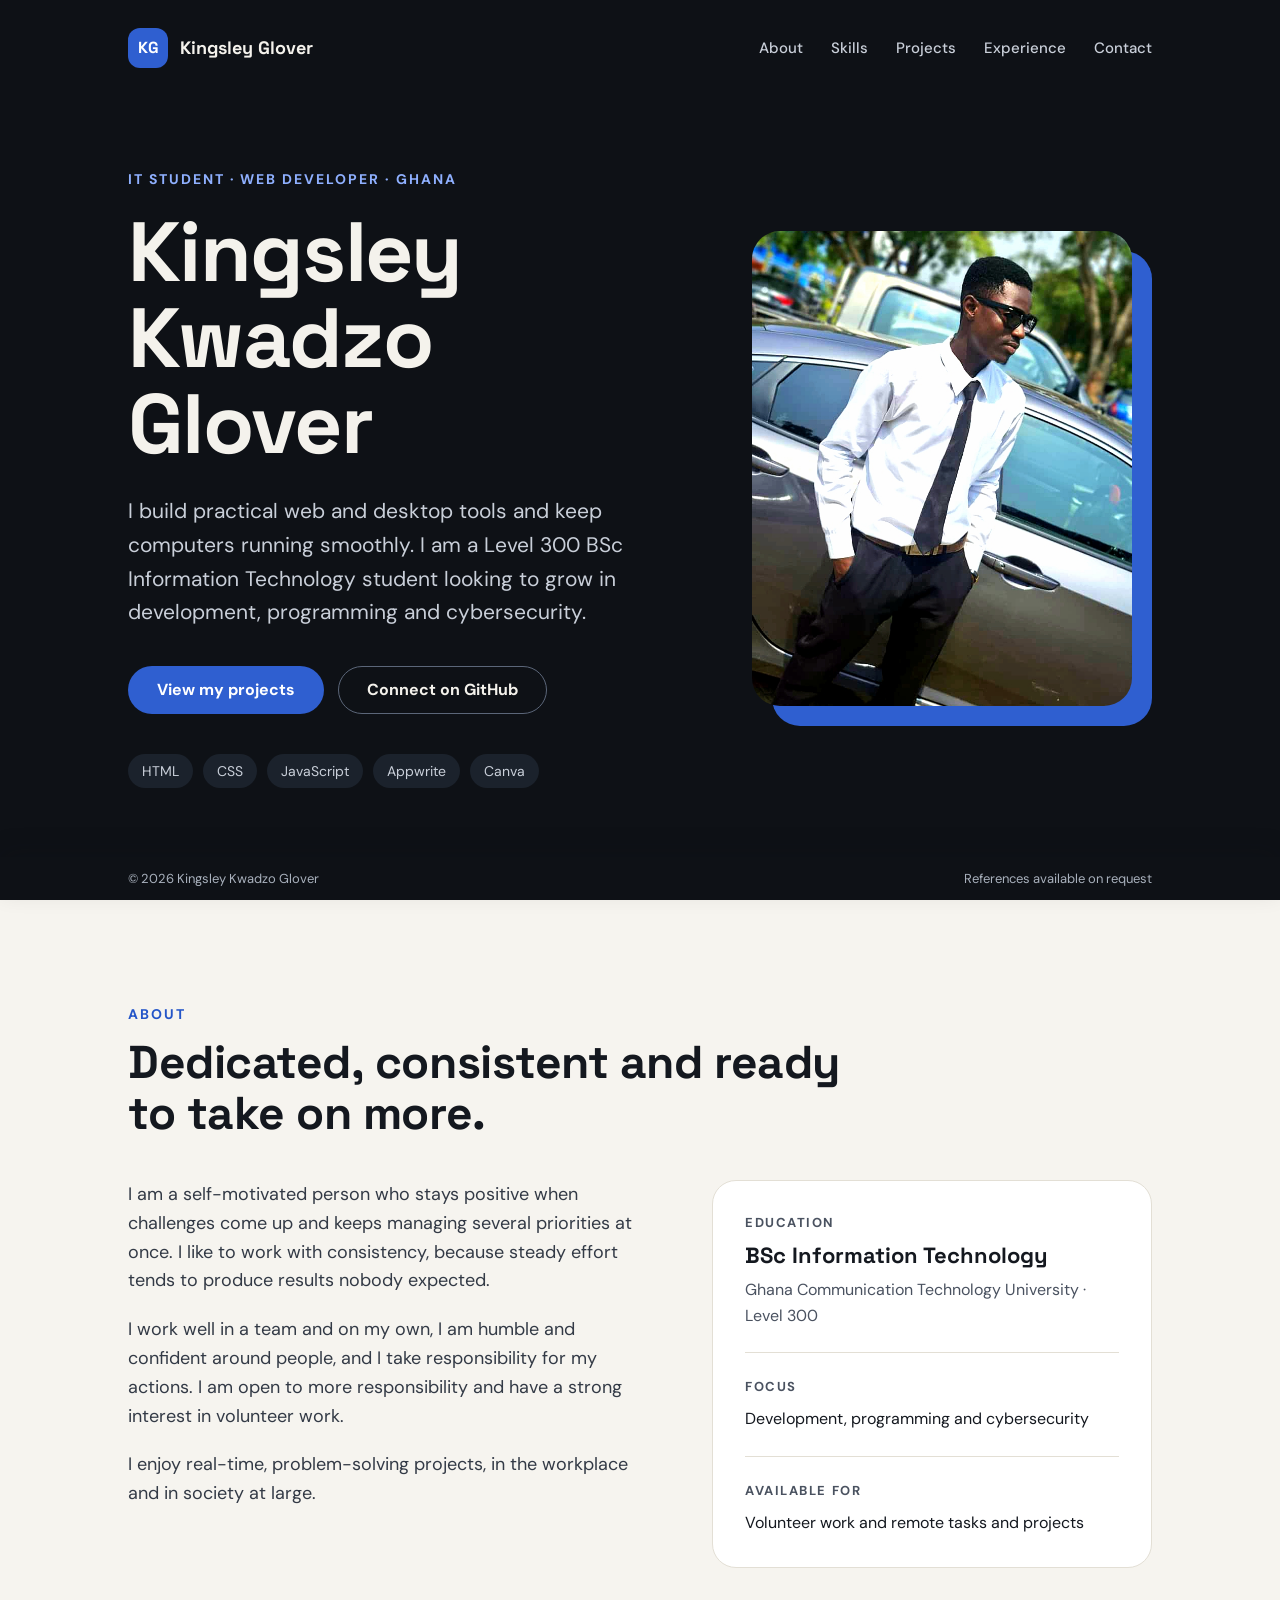
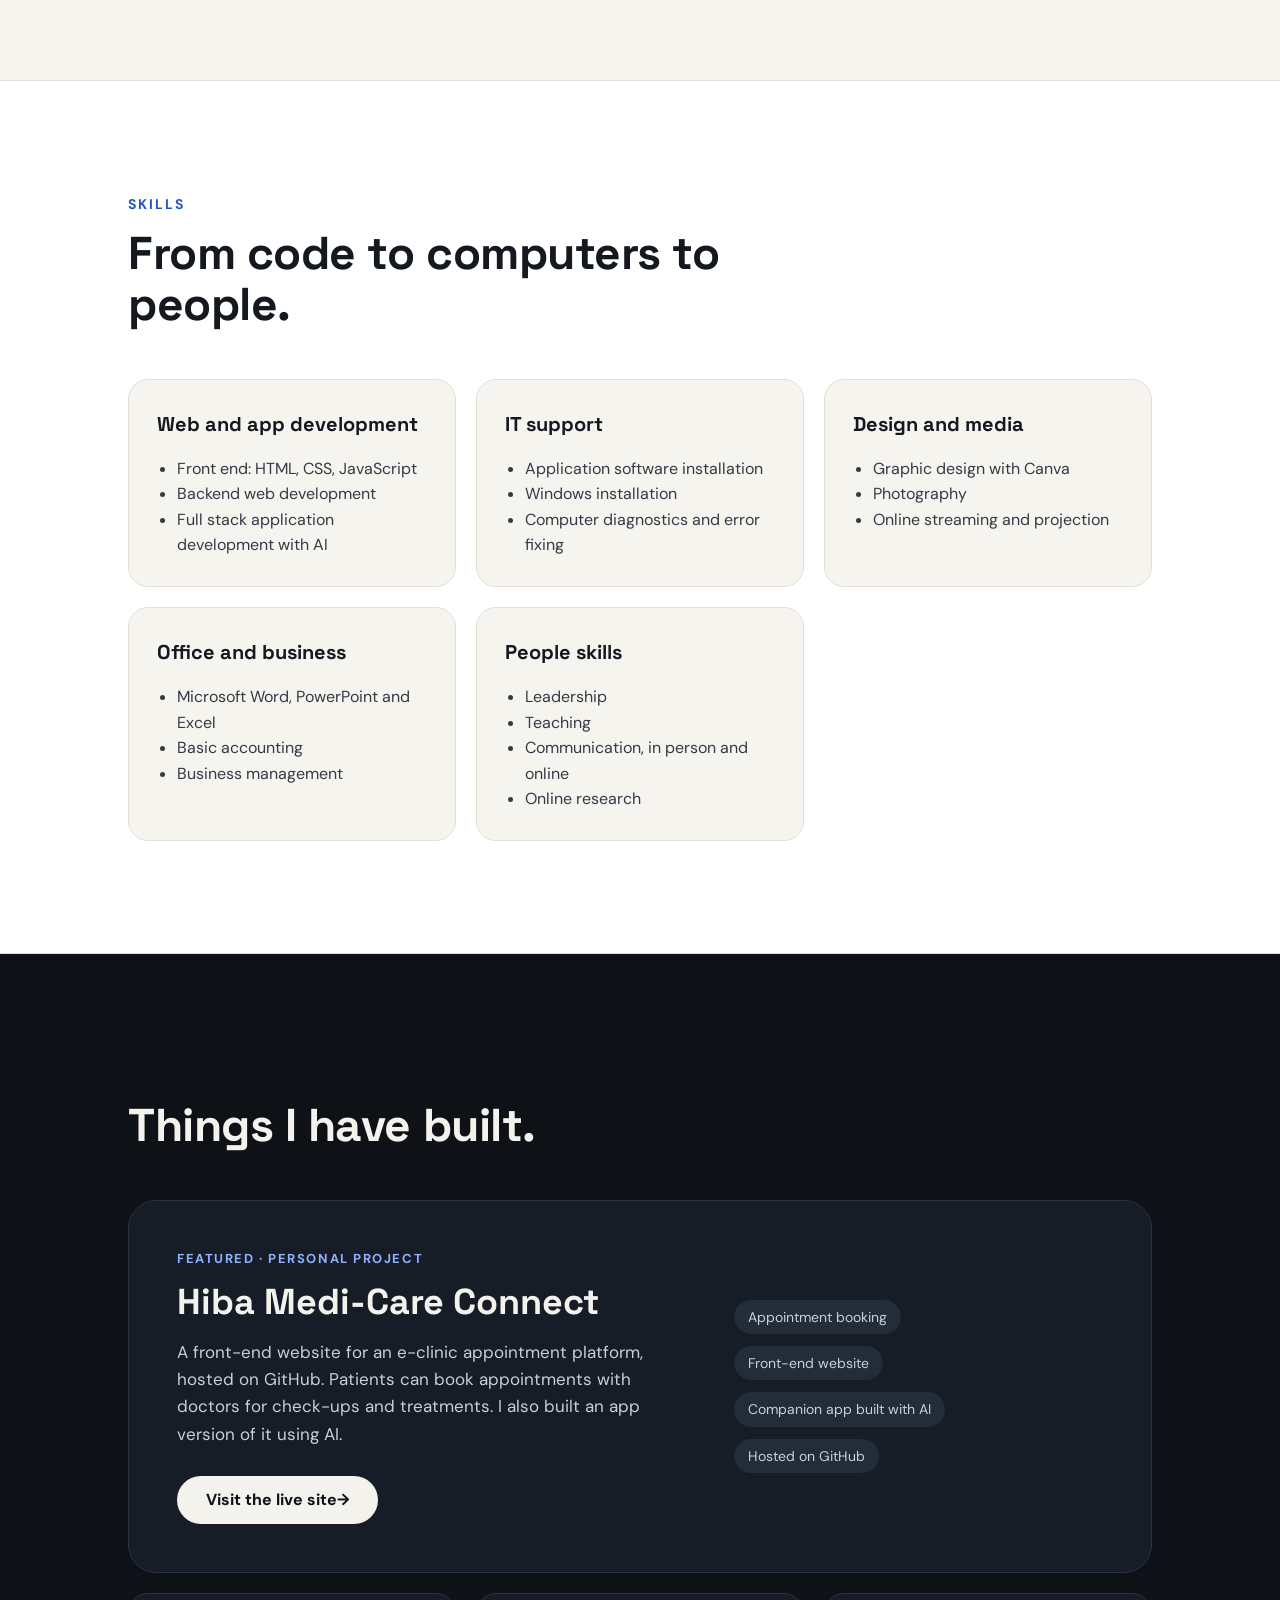
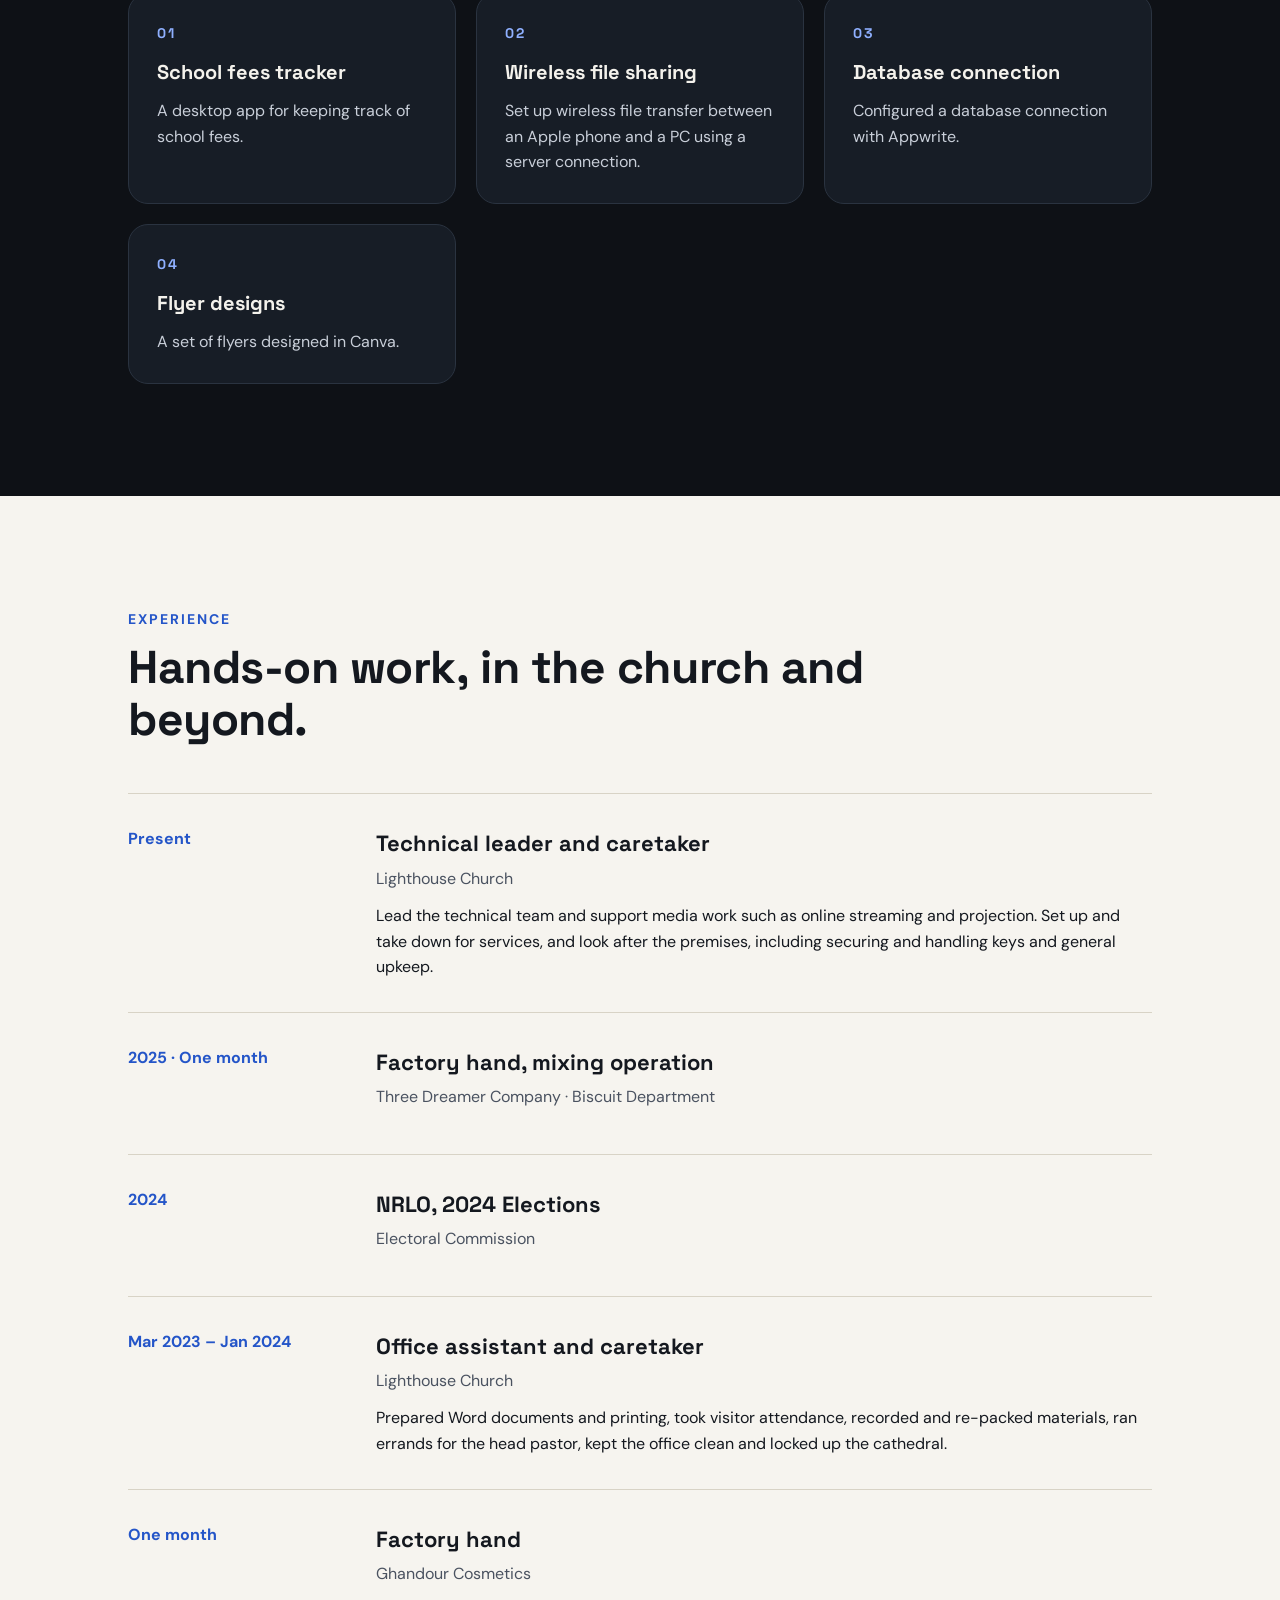
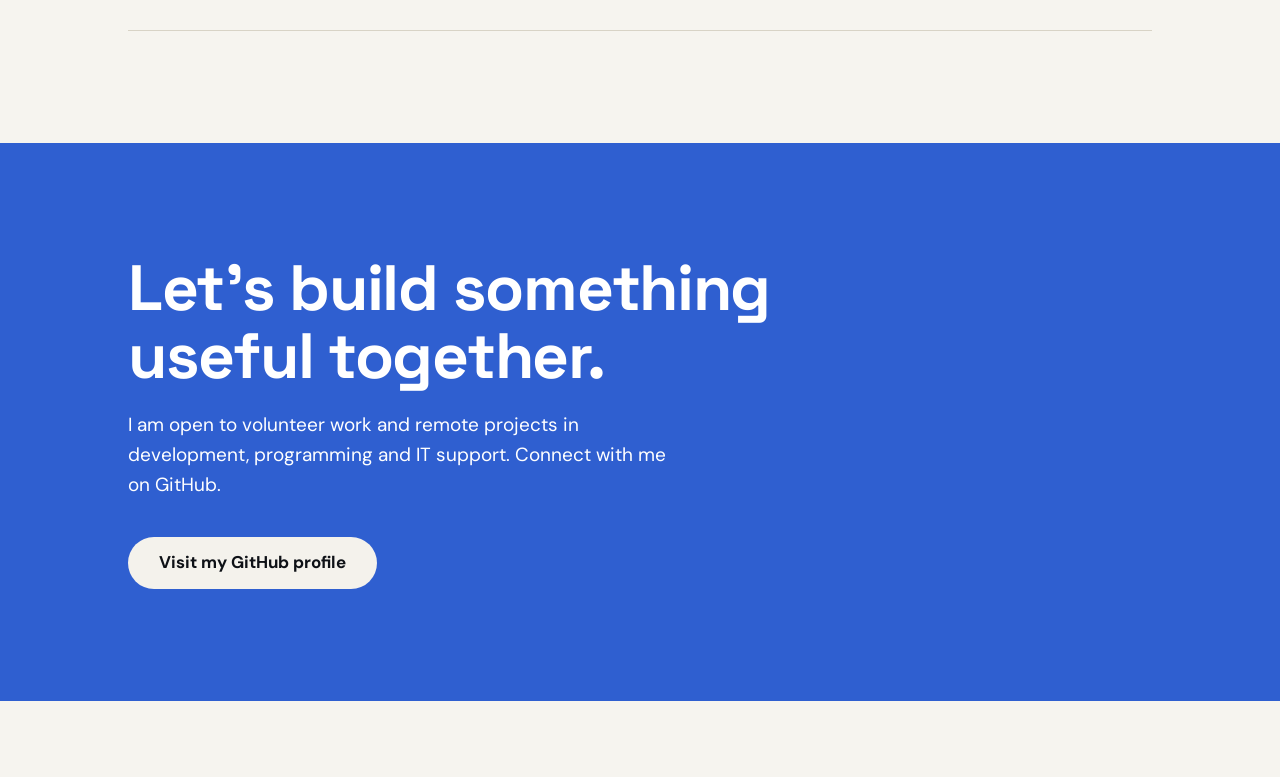
==== index.html @ 62be2df9 "Publish portfolio with GitHub Pages Co-authored-by: Copilot <223556219+Copilot@users.noreply.github." ====
<!DOCTYPE html>
<html lang="en">
<head>
  <meta charset="utf-8">
  <meta name="viewport" content="width=device-width, initial-scale=1">
  <meta name="description" content="Kingsley Kwadzo Glover is an IT student and web developer in Ghana, building practical digital tools and supporting people with technology.">
  <meta name="theme-color" content="#0e1116">
  <title>Kingsley Kwadzo Glover | Portfolio</title>
  <link rel="preconnect" href="https://fonts.googleapis.com">
  <link rel="preconnect" href="https://fonts.gstatic.com" crossorigin>
  <link href="https://fonts.googleapis.com/css2?family=DM+Sans:wght@400;500;700&family=Space+Grotesk:wght@500;700&display=swap" rel="stylesheet">
  <link rel="stylesheet" href="./styles.css">
  <script src="./script.js" defer></script>
</head>
<body>
  <a class="skip-link" href="#main-content">Skip to content</a>

  <header class="hero">
    <div class="container">
      <nav class="site-nav" aria-label="Main navigation">
        <a class="brand" href="#top" aria-label="Kingsley Glover, home">
          <span class="brand-mark" aria-hidden="true">KG</span>
          <span>Kingsley Glover</span>
        </a>
        <div class="nav-links">
          <a href="#about">About</a>
          <a href="#skills">Skills</a>
          <a href="#projects">Projects</a>
          <a href="#experience">Experience</a>
          <a href="#contact">Contact</a>
        </div>
      </nav>

      <div class="hero-content" id="top">
        <div class="hero-copy">
          <p class="eyebrow eyebrow-light">IT student · Web developer · Ghana</p>
          <h1>Kingsley Kwadzo Glover</h1>
          <p class="hero-intro">I build practical web and desktop tools and keep computers running smoothly. I am a Level 300 BSc Information Technology student looking to grow in development, programming and cybersecurity.</p>
          <div class="button-row">
            <a class="button button-primary" href="#projects">View my projects</a>
            <a class="button button-outline-light" href="https://github.com/Menroray" target="_blank" rel="noopener noreferrer">Connect on GitHub</a>
          </div>
          <ul class="tag-list" aria-label="Tools and technologies">
            <li class="tag tag-dark">HTML</li>
            <li class="tag tag-dark">CSS</li>
            <li class="tag tag-dark">JavaScript</li>
            <li class="tag tag-dark">Appwrite</li>
            <li class="tag tag-dark">Canva</li>
          </ul>
        </div>

        <div class="portrait-frame">
          <div class="portrait-accent" aria-hidden="true"></div>
          <img
            class="portrait"
            src="./assets/1ff0f61c1f712adf12d83a8dd38f7d8a.jpg"
            alt="Kingsley Kwadzo Glover in a white shirt and dark tie, wearing sunglasses and leaning against a car"
            fetchpriority="high">
        </div>
      </div>
    </div>
  </header>

  <main id="main-content">
    <section class="section" id="about" aria-labelledby="about-title">
      <div class="container">
        <p class="eyebrow">About</p>
        <h2 class="section-title" id="about-title">Dedicated, consistent and ready to take on more.</h2>
        <div class="about-grid">
          <div class="about-copy">
            <p>I am a self-motivated person who stays positive when challenges come up and keeps managing several priorities at once. I like to work with consistency, because steady effort tends to produce results nobody expected.</p>
            <p>I work well in a team and on my own, I am humble and confident around people, and I take responsibility for my actions. I am open to more responsibility and have a strong interest in volunteer work.</p>
            <p>I enjoy real-time, problem-solving projects, in the workplace and in society at large.</p>
          </div>
          <aside class="education-card" aria-label="Education and availability">
            <p class="detail-label">Education</p>
            <h3 class="education-title">BSc Information Technology</h3>
            <p class="muted">Ghana Communication Technology University · Level 300</p>
            <hr>
            <p class="detail-label">Focus</p>
            <p>Development, programming and cybersecurity</p>
            <hr>
            <p class="detail-label">Available for</p>
            <p>Volunteer work and remote tasks and projects</p>
          </aside>
        </div>
      </div>
    </section>

    <section class="section section-paper" id="skills" aria-labelledby="skills-title">
      <div class="container">
        <p class="eyebrow">Skills</p>
        <h2 class="section-title" id="skills-title">From code to computers to people.</h2>
        <div class="skills-grid">
          <article class="skill-card">
            <h3>Web and app development</h3>
            <ul>
              <li>Front end: HTML, CSS, JavaScript</li>
              <li>Backend web development</li>
              <li>Full stack application development with AI</li>
            </ul>
          </article>
          <article class="skill-card">
            <h3>IT support</h3>
            <ul>
              <li>Application software installation</li>
              <li>Windows installation</li>
              <li>Computer diagnostics and error fixing</li>
            </ul>
          </article>
          <article class="skill-card">
            <h3>Design and media</h3>
            <ul>
              <li>Graphic design with Canva</li>
              <li>Photography</li>
              <li>Online streaming and projection</li>
            </ul>
          </article>
          <article class="skill-card">
            <h3>Office and business</h3>
            <ul>
              <li>Microsoft Word, PowerPoint and Excel</li>
              <li>Basic accounting</li>
              <li>Business management</li>
            </ul>
          </article>
          <article class="skill-card">
            <h3>People skills</h3>
            <ul>
              <li>Leadership</li>
              <li>Teaching</li>
              <li>Communication, in person and online</li>
              <li>Online research</li>
            </ul>
          </article>
        </div>
      </div>
    </section>

    <section class="section section-dark" id="projects" aria-labelledby="projects-title">
      <div class="container">
        <p class="eyebrow eyebrow-light">Projects</p>
        <h2 class="section-title" id="projects-title">Things I have built.</h2>

        <article class="featured-project">
          <div class="featured-copy">
            <p class="project-label">Featured · Personal project</p>
            <h3>Hiba Medi-Care Connect</h3>
            <p class="project-description">A front-end website for an e-clinic appointment platform, hosted on GitHub. Patients can book appointments with doctors for check-ups and treatments. I also built an app version of it using AI.</p>
            <a class="button button-light" href="https://hibatullahabubakarikayelli.github.io/Web-Projects/" target="_blank" rel="noopener noreferrer">Visit the live site <span aria-hidden="true">→</span></a>
          </div>
          <ul class="project-tags" aria-label="Project features">
            <li class="tag tag-project">Appointment booking</li>
            <li class="tag tag-project">Front-end website</li>
            <li class="tag tag-project">Companion app built with AI</li>
            <li class="tag tag-project">Hosted on GitHub</li>
          </ul>
        </article>

        <div class="project-grid">
          <article class="project-card">
            <p class="project-number">01</p>
            <h3>School fees tracker</h3>
            <p>A desktop app for keeping track of school fees.</p>
          </article>
          <article class="project-card">
            <p class="project-number">02</p>
            <h3>Wireless file sharing</h3>
            <p>Set up wireless file transfer between an Apple phone and a PC using a server connection.</p>
          </article>
          <article class="project-card">
            <p class="project-number">03</p>
            <h3>Database connection</h3>
            <p>Configured a database connection with Appwrite.</p>
          </article>
          <article class="project-card">
            <p class="project-number">04</p>
            <h3>Flyer designs</h3>
            <p>A set of flyers designed in Canva.</p>
          </article>
        </div>
      </div>
    </section>

    <section class="section" id="experience" aria-labelledby="experience-title">
      <div class="container">
        <p class="eyebrow">Experience</p>
        <h2 class="section-title experience-heading" id="experience-title">Hands-on work, in the church and beyond.</h2>
        <div class="experience-list">
          <article class="experience-item">
            <p class="experience-date">Present</p>
            <div>
              <h3>Technical leader and caretaker</h3>
              <p class="muted">Lighthouse Church</p>
              <p>Lead the technical team and support media work such as online streaming and projection. Set up and take down for services, and look after the premises, including securing and handling keys and general upkeep.</p>
            </div>
          </article>
          <article class="experience-item">
            <p class="experience-date">2025 · One month</p>
            <div>
              <h3>Factory hand, mixing operation</h3>
              <p class="muted">Three Dreamer Company · Biscuit Department</p>
            </div>
          </article>
          <article class="experience-item">
            <p class="experience-date">2024</p>
            <div>
              <h3>NRLO, 2024 Elections</h3>
              <p class="muted">Electoral Commission</p>
            </div>
          </article>
          <article class="experience-item">
            <p class="experience-date">Mar 2023 – Jan 2024</p>
            <div>
              <h3>Office assistant and caretaker</h3>
              <p class="muted">Lighthouse Church</p>
              <p>Prepared Word documents and printing, took visitor attendance, recorded and re-packed materials, ran errands for the head pastor, kept the office clean and locked up the cathedral.</p>
            </div>
          </article>
          <article class="experience-item">
            <p class="experience-date">One month</p>
            <div>
              <h3>Factory hand</h3>
              <p class="muted">Ghandour Cosmetics</p>
            </div>
          </article>
        </div>
      </div>
    </section>

    <section class="contact-section" id="contact" aria-labelledby="contact-title">
      <div class="container">
        <h2 id="contact-title">Let's build something useful together.</h2>
        <p>I am open to volunteer work and remote projects in development, programming and IT support. Connect with me on GitHub.</p>
        <div class="button-row">
          <a class="button button-light" href="https://github.com/Menroray" target="_blank" rel="noopener noreferrer">Visit my GitHub profile</a>
        </div>
      </div>
    </section>
  </main>

  <footer class="site-footer">
    <div class="container footer-content">
      <span>© <time data-current-year>2026</time> Kingsley Kwadzo Glover</span>
      <span>References available on request</span>
    </div>
  </footer>
</body>
</html>
---- styles.css ----
:root {
  color-scheme: light;
  --color-ink: #14181f;
  --color-body: #333a46;
  --color-muted: #4a5260;
  --color-paper: #f6f4ef;
  --color-white: #fff;
  --color-night: #0e1116;
  --color-blue: #2f5fd0;
  --color-blue-dark: #2455c8;
  --color-blue-light: #8fb0ff;
  --color-border: #e3dfd5;
  --color-border-dark: #2a3340;
  --font-body: "DM Sans", system-ui, sans-serif;
  --font-display: "Space Grotesk", system-ui, sans-serif;
  --content-width: 1120px;
  --page-gutter: clamp(20px, 5vw, 48px);
  --section-space: clamp(64px, 9vw, 112px);
  --motion-fast: 180ms;
  --motion-base: 280ms;
  --motion-slow: 650ms;
  --ease-out: cubic-bezier(0.2, 0.7, 0.2, 1);
}

* {
  box-sizing: border-box;
}

html {
  scroll-behavior: smooth;
  scroll-padding-top: 24px;
}

body {
  margin: 0;
  padding-bottom: calc(76px + env(safe-area-inset-bottom, 0px));
  background: var(--color-paper);
  color: var(--color-ink);
  font-family: var(--font-body);
  line-height: 1.6;
}

a {
  color: var(--color-blue-dark);
  text-decoration: none;
  transition: color var(--motion-fast) ease;
}

a:hover {
  text-decoration: underline;
  text-underline-offset: 0.2em;
}

a:focus-visible {
  outline: 3px solid currentColor;
  outline-offset: 4px;
}

img {
  max-width: 100%;
}

.container {
  width: min(100%, var(--content-width));
  margin-inline: auto;
  padding-inline: var(--page-gutter);
}

.skip-link {
  position: absolute;
  z-index: 1;
  top: 12px;
  left: 12px;
  padding: 10px 14px;
  transform: translateY(-160%);
  border-radius: 6px;
  background: var(--color-white);
  color: var(--color-ink);
  transition: transform var(--motion-fast) ease;
}

.skip-link:focus {
  transform: translateY(0);
}

.hero {
  padding-bottom: clamp(56px, 8vw, 104px);
  background: var(--color-night);
  color: #f4f2ec;
}

.site-nav {
  display: flex;
  flex-wrap: wrap;
  align-items: center;
  justify-content: space-between;
  gap: 16px 32px;
  padding-block: 28px;
}

.brand {
  display: inline-flex;
  align-items: center;
  gap: 12px;
  color: #f4f2ec;
  font-family: var(--font-display);
  font-size: 18px;
  font-weight: 700;
}

.brand:hover {
  text-decoration: none;
}

.brand-mark {
  display: inline-flex;
  width: 40px;
  height: 40px;
  align-items: center;
  justify-content: center;
  border-radius: 12px;
  background: var(--color-blue);
  color: var(--color-white);
  font-size: 16px;
  transition: border-radius var(--motion-base) var(--ease-out),
    transform var(--motion-base) var(--ease-out),
    background-color var(--motion-base) ease;
}

.nav-links {
  display: flex;
  flex-wrap: wrap;
  gap: 8px 28px;
  font-size: 15px;
  font-weight: 500;
}

.nav-links a {
  position: relative;
  color: #c9cfd9;
}

.nav-links a::after {
  position: absolute;
  right: 0;
  bottom: -5px;
  left: 0;
  height: 2px;
  transform: scaleX(0);
  transform-origin: left;
  background: var(--color-blue-light);
  content: "";
  transition: transform var(--motion-base) var(--ease-out);
}

.hero-content {
  display: flex;
  flex-wrap: wrap;
  align-items: center;
  gap: 56px 64px;
  padding-top: clamp(32px, 6vw, 72px);
}

.hero-copy {
  flex: 1 1 440px;
  min-width: 0;
}

.eyebrow {
  margin: 0 0 12px;
  color: var(--color-blue-dark);
  font-size: 14px;
  font-weight: 700;
  letter-spacing: 0.14em;
  text-transform: uppercase;
}

.eyebrow-light {
  color: var(--color-blue-light);
}

.hero-copy .eyebrow {
  margin-bottom: 20px;
}

h1,
h2,
h3,
p {
  overflow-wrap: anywhere;
}

h1,
h2,
h3 {
  font-family: var(--font-display);
}

.hero h1 {
  margin: 0;
  font-size: clamp(44px, 7vw, 84px);
  font-weight: 700;
  letter-spacing: -0.02em;
  line-height: 1.02;
}

.hero-intro {
  max-width: 560px;
  margin: 28px 0 0;
  color: #c9cfd9;
  font-size: clamp(18px, 2vw, 21px);
}

.button-row {
  display: flex;
  flex-wrap: wrap;
  gap: 14px;
  margin-top: 36px;
}

.button {
  display: inline-flex;
  min-height: 48px;
  align-items: center;
  justify-content: center;
  padding: 0 28px;
  border: 1.5px solid transparent;
  border-radius: 999px;
  font-size: 16px;
  font-weight: 700;
  text-align: center;
  transition: background-color var(--motion-base) ease,
    color var(--motion-base) ease,
    border-color var(--motion-base) ease,
    box-shadow var(--motion-base) ease,
    transform var(--motion-base) var(--ease-out);
}

.button:hover {
  text-decoration: none;
}

.button-primary {
  background: var(--color-blue);
  color: var(--color-white);
}

.button-primary:hover {
  background: #244eb0;
}

.button-outline-light {
  border-color: #5b6679;
  color: #f4f2ec;
}

.button-outline-light:hover {
  border-color: #f4f2ec;
}

.button-light {
  background: #f4f2ec;
  color: var(--color-night);
}

.button-light:hover {
  background: var(--color-white);
}

.tag-list,
.project-tags {
  display: flex;
  flex-wrap: wrap;
  gap: 10px;
  margin: 40px 0 0;
  padding: 0;
  list-style: none;
}

.tag {
  display: inline-block;
  padding: 6px 14px;
  border-radius: 999px;
  font-size: 14px;
  transition: background-color var(--motion-base) ease,
    color var(--motion-base) ease,
    transform var(--motion-base) var(--ease-out);
}

.tag-dark {
  background: #1b222c;
  color: #c9cfd9;
}

.portrait-frame {
  position: relative;
  flex: 0 1 400px;
  min-width: min(260px, 100%);
  padding-bottom: 20px;
}

.portrait-accent {
  position: absolute;
  inset: 20px 0 0 20px;
  border-radius: 28px;
  background: var(--color-blue);
  transition: transform 450ms var(--ease-out);
}

.portrait {
  position: relative;
  display: block;
  width: calc(100% - 20px);
  aspect-ratio: 4 / 5;
  border-radius: 28px;
  object-fit: cover;
  object-position: 50% 15%;
  transition: filter 450ms ease, transform 450ms var(--ease-out);
}

.section {
  padding-block: var(--section-space);
}

.section-title {
  max-width: 760px;
  margin: 0 0 48px;
  font-size: clamp(30px, 4.4vw, 46px);
  font-weight: 700;
  letter-spacing: -0.01em;
  line-height: 1.12;
}

#about .section-title {
  margin-bottom: 40px;
}

.about-grid {
  display: flex;
  flex-wrap: wrap;
  gap: 40px 64px;
}

.about-copy {
  flex: 1 1 420px;
  min-width: 0;
  color: var(--color-body);
  font-size: 18px;
}

.about-copy p {
  margin: 0 0 20px;
}

.about-copy p:last-child {
  margin-bottom: 0;
}

.education-card {
  flex: 1 1 340px;
  min-width: 0;
  padding: 32px;
  border: 1px solid var(--color-border);
  border-radius: 24px;
  background: var(--color-white);
  transition: border-color var(--motion-base) ease,
    box-shadow var(--motion-base) ease,
    transform var(--motion-base) var(--ease-out);
}

.education-card p {
  margin: 8px 0 0;
}

.education-card .detail-label {
  margin: 0;
  color: var(--color-muted);
  font-size: 13px;
  font-weight: 700;
  letter-spacing: 0.12em;
  text-transform: uppercase;
}

.education-title {
  margin: 8px 0 0;
  font-size: 22px;
  line-height: 1.25;
}

.muted {
  color: var(--color-muted);
}

.education-card hr {
  height: 1px;
  margin: 24px 0;
  border: 0;
  background: var(--color-border);
}

.section-paper {
  border-block: 1px solid var(--color-border);
  background: var(--color-white);
}

.skills-grid,
.project-grid {
  display: grid;
  grid-template-columns: repeat(auto-fit, minmax(min(100%, 320px), 1fr));
  gap: 20px;
}

.skill-card {
  padding: 28px;
  border: 1px solid var(--color-border);
  border-radius: 20px;
  background: var(--color-paper);
  transition: border-color var(--motion-base) ease,
    box-shadow var(--motion-base) ease,
    transform var(--motion-base) var(--ease-out);
}

.skill-card h3,
.project-card h3 {
  margin: 0 0 16px;
  font-size: 20px;
  font-weight: 700;
}

.skill-card ul {
  margin: 0;
  padding-left: 20px;
  color: var(--color-body);
}

.section-dark {
  background: var(--color-night);
  color: #f4f2ec;
}

.featured-project {
  display: flex;
  flex-wrap: wrap;
  gap: 32px 48px;
  padding: clamp(24px, 4vw, 48px);
  border: 1px solid var(--color-border-dark);
  border-radius: 28px;
  background: #171d26;
  transition: border-color var(--motion-base) ease,
    box-shadow var(--motion-base) ease,
    transform var(--motion-base) var(--ease-out);
}

.featured-copy {
  flex: 1 1 420px;
  min-width: 0;
}

.project-label,
.project-number {
  margin: 0 0 12px;
  color: var(--color-blue-light);
  font-size: 13px;
  font-weight: 700;
  letter-spacing: 0.12em;
  text-transform: uppercase;
}

.featured-project h3 {
  margin: 0 0 16px;
  font-size: clamp(26px, 3.4vw, 36px);
  line-height: 1.15;
}

.project-description {
  margin: 0 0 28px;
  color: #c9cfd9;
  font-size: 17px;
}

.project-tags {
  flex: 1 1 280px;
  flex-direction: column;
  align-self: center;
  gap: 12px;
  margin: 0;
}

.project-tags .tag {
  align-self: flex-start;
}

.tag-project {
  background: #232c39;
  color: #c9cfd9;
}

.project-grid {
  margin-top: 20px;
}

.project-card {
  padding: 28px;
  border: 1px solid var(--color-border-dark);
  border-radius: 20px;
  background: #171d26;
  transition: border-color var(--motion-base) ease,
    box-shadow var(--motion-base) ease,
    transform var(--motion-base) var(--ease-out);
}

.project-number {
  font-family: var(--font-display);
  font-size: 14px;
}

.project-card h3 {
  margin-bottom: 10px;
}

.project-card > p:last-child {
  margin: 0;
  color: #c9cfd9;
}

.experience-heading {
  margin-bottom: 48px;
}

.experience-item {
  display: flex;
  flex-wrap: wrap;
  gap: 12px 48px;
  padding-block: 32px;
  border-top: 1px solid #d8d3c6;
  transition: border-color var(--motion-base) ease,
    padding-left var(--motion-base) var(--ease-out);
}

.experience-item:last-child {
  border-bottom: 1px solid #d8d3c6;
}

.experience-item > div {
  flex: 1 1 380px;
  min-width: 0;
}

.experience-date {
  flex: 0 0 200px;
  margin: 0;
  color: var(--color-blue-dark);
  font-weight: 700;
}

.experience-item h3 {
  margin: 0 0 4px;
  font-size: 22px;
}

.experience-item p {
  margin: 0;
}

.experience-item .muted {
  margin-bottom: 12px;
}

.contact-section {
  padding-block: var(--section-space);
  background: var(--color-blue);
  color: var(--color-white);
}

.contact-section h2 {
  max-width: 760px;
  margin: 0 0 20px;
  font-size: clamp(34px, 5.4vw, 64px);
  letter-spacing: -0.02em;
  line-height: 1.05;
}

.contact-section > .container > p {
  max-width: 560px;
  margin: 0 0 36px;
  font-size: 19px;
}

.contact-section .button-row {
  margin-top: 0;
}

.contact-section .button {
  max-width: 100%;
  min-height: 52px;
  padding-inline: 30px;
  font-size: 17px;
  overflow-wrap: anywhere;
}

.contact-section .button-outline-light {
  border-color: var(--color-white);
  color: var(--color-white);
}

.site-footer {
  position: fixed;
  z-index: 20;
  right: 0;
  bottom: 0;
  left: 0;
  padding-block: 12px calc(12px + env(safe-area-inset-bottom, 0px));
  background: var(--color-night);
  color: #a9b1bd;
  font-size: 13px;
  box-shadow: 0 -8px 24px rgb(14 17 22 / 12%);
}

.footer-content {
  display: flex;
  flex-wrap: wrap;
  align-items: center;
  justify-content: space-between;
  gap: 4px 24px;
  line-height: 1.5;
}

@media (hover: hover) and (pointer: fine) {
  .brand:hover .brand-mark {
    transform: rotate(-7deg) scale(1.06);
    border-radius: 15px;
    background: #3d70e3;
  }

  .nav-links a:hover {
    color: var(--color-white);
    text-decoration: none;
  }

  .nav-links a:hover::after {
    transform: scaleX(1);
  }

  .button:hover {
    transform: translateY(-3px);
    box-shadow: 0 10px 24px rgb(0 0 0 / 18%);
  }

  .tag-list .tag:hover,
  .project-tags .tag:hover {
    transform: translateY(-2px);
    background: #34445c;
    color: var(--color-white);
  }

  .portrait-frame:hover .portrait {
    transform: translate(-3px, -3px);
    filter: saturate(1.06);
  }

  .portrait-frame:hover .portrait-accent {
    transform: translate(3px, 3px);
  }

  .education-card:hover,
  .skill-card:hover,
  .project-card:hover {
    transform: translateY(-5px);
    border-color: rgb(47 95 208 / 38%);
    box-shadow: 0 16px 36px rgb(20 24 31 / 9%);
  }

  .featured-project:hover {
    transform: translateY(-3px);
    border-color: #3c4a60;
    box-shadow: 0 20px 48px rgb(0 0 0 / 18%);
  }

  .experience-item:hover {
    padding-left: 8px;
    border-color: #aeb8ca;
  }
}

.motion-ready .reveal {
  transform: translateY(20px);
  opacity: 0;
  transition: opacity var(--motion-slow) var(--ease-out),
    transform var(--motion-slow) var(--ease-out);
}

.motion-ready .reveal.is-visible {
  transform: translateY(0);
  opacity: 1;
}

.skills-grid .reveal:nth-child(2),
.project-grid .reveal:nth-child(2) {
  transition-delay: 80ms;
}

.skills-grid .reveal:nth-child(3),
.project-grid .reveal:nth-child(3) {
  transition-delay: 140ms;
}

.skills-grid .reveal:nth-child(4),
.project-grid .reveal:nth-child(4) {
  transition-delay: 200ms;
}

.skills-grid .reveal:nth-child(5),
.project-grid .reveal:nth-child(5) {
  transition-delay: 260ms;
}

.hero-copy > .reveal:nth-child(2) {
  transition-delay: 80ms;
}

.hero-copy > .reveal:nth-child(3) {
  transition-delay: 150ms;
}

.hero-copy > .reveal:nth-child(4) {
  transition-delay: 220ms;
}

.hero-copy > .reveal:nth-child(5) {
  transition-delay: 290ms;
}

.section .container > .reveal:nth-child(2),
.contact-section .container > .reveal:nth-child(2) {
  transition-delay: 100ms;
}

.section .container > .reveal:nth-child(3),
.contact-section .container > .reveal:nth-child(3) {
  transition-delay: 180ms;
}

.hero-content > .portrait-frame.reveal {
  transition-delay: 180ms;
}

@media (max-width: 560px) {
  .site-nav {
    align-items: flex-start;
  }

  .nav-links {
    gap: 8px 18px;
  }

  .portrait-frame {
    flex-basis: 100%;
  }

  .education-card {
    padding: 24px;
  }

  .button {
    padding-inline: 20px;
  }

  .footer-content {
    justify-content: center;
    gap: 2px 12px;
    font-size: 12px;
    text-align: center;
  }
}

@media (prefers-reduced-motion: reduce) {
  html {
    scroll-behavior: auto;
  }

  *,
  *::before,
  *::after {
    scroll-behavior: auto !important;
    transition-duration: 0.01ms !important;
    animation-duration: 0.01ms !important;
    animation-iteration-count: 1 !important;
  }

  .motion-ready .reveal {
    transform: none;
    opacity: 1;
    transition: none;
  }
}
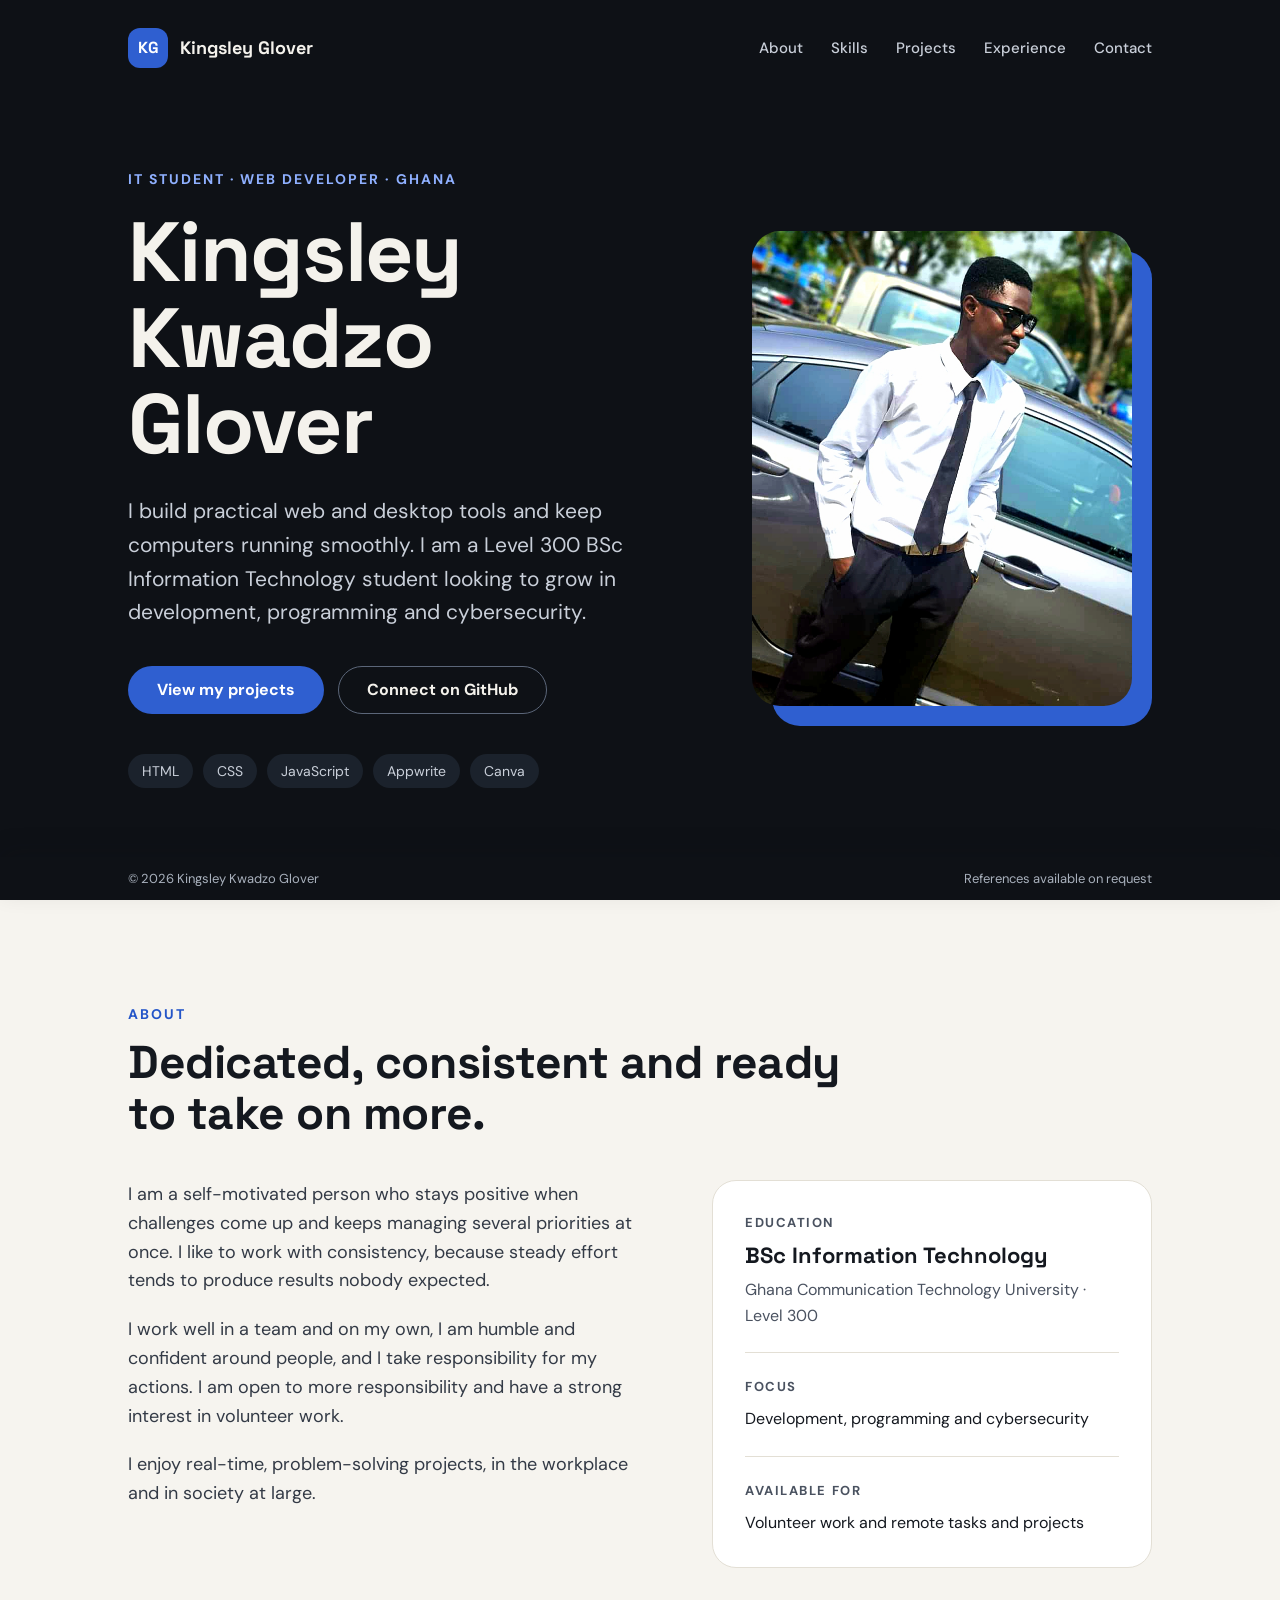
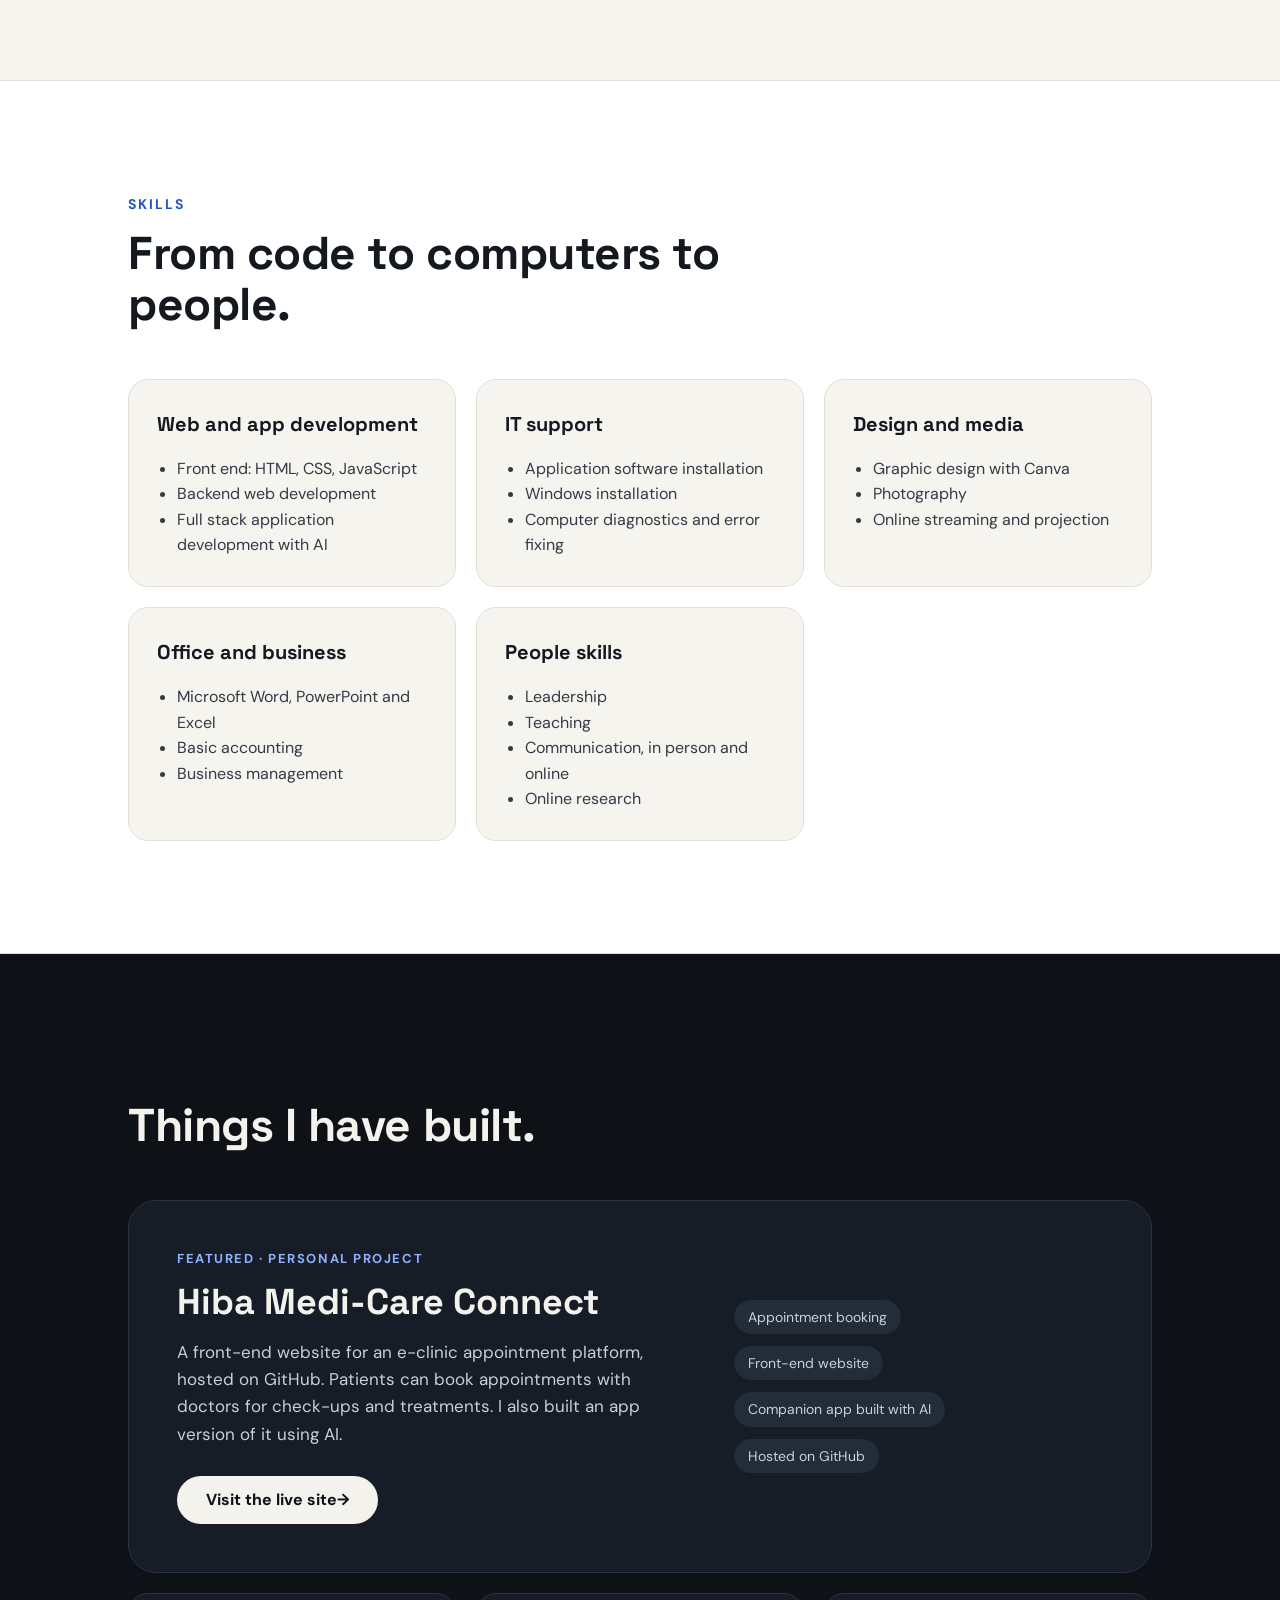
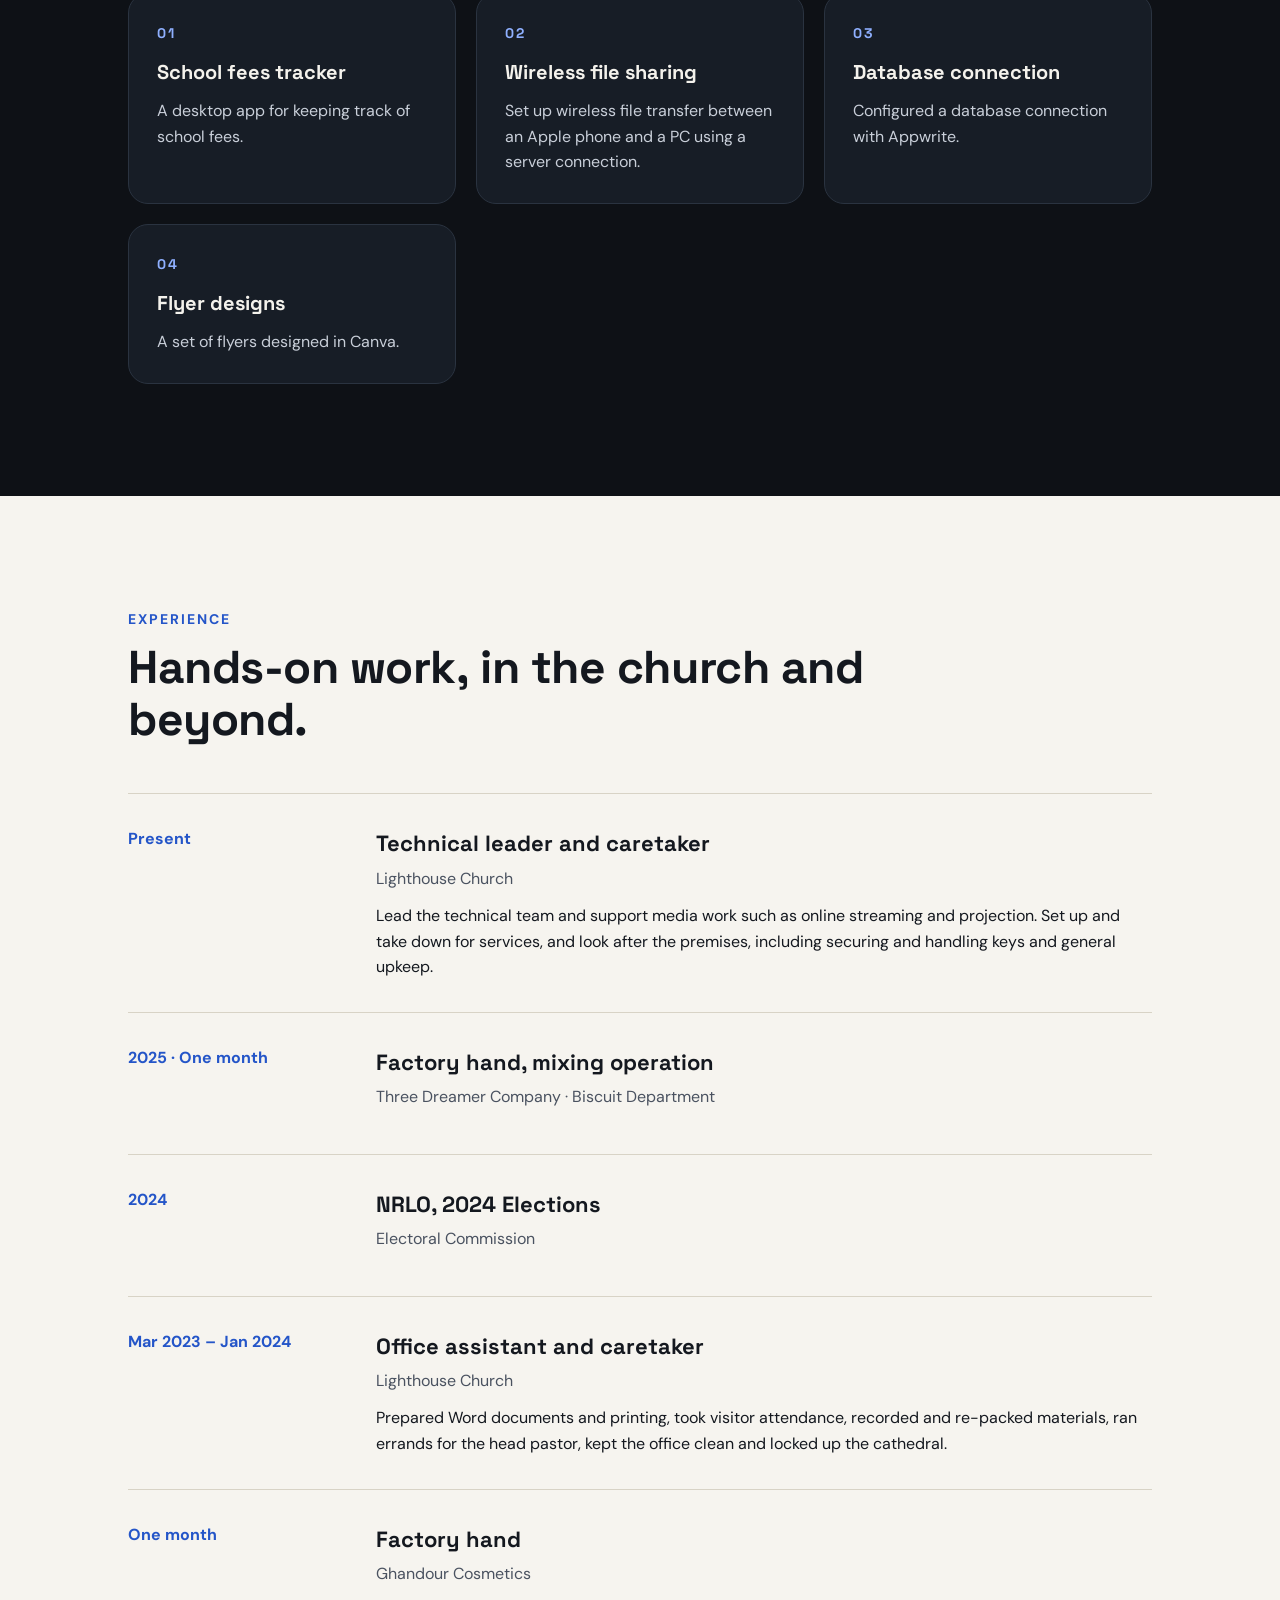
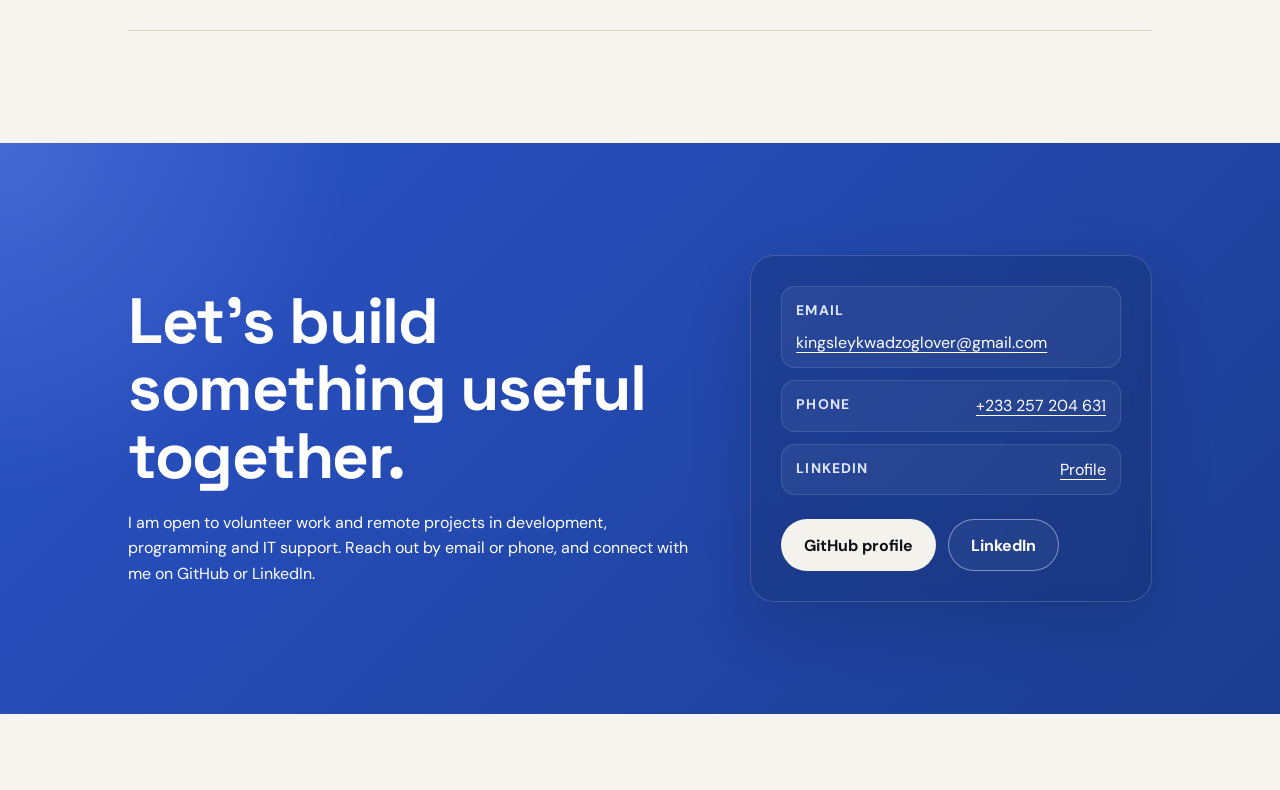
==== commit e8b018f8: "Add files via upload" ====
--- a/index.html
+++ b/index.html
@@ -6,6 +6,7 @@
   <meta name="description" content="Kingsley Kwadzo Glover is an IT student and web developer in Ghana, building practical digital tools and supporting people with technology.">
   <meta name="theme-color" content="#0e1116">
   <title>Kingsley Kwadzo Glover | Portfolio</title>
+  <link rel="icon" href="data:image/svg+xml,%3Csvg xmlns='http://www.w3.org/2000/svg' viewBox='0 0 64 64'%3E%3Crect width='64' height='64' rx='16' fill='%232f5fd0'/%3E%3Ctext x='32' y='42' font-size='28' font-family='sans-serif' font-weight='700' text-anchor='middle' fill='white'%3EKG%3C/text%3E%3C/svg%3E">
   <link rel="preconnect" href="https://fonts.googleapis.com">
   <link rel="preconnect" href="https://fonts.gstatic.com" crossorigin>
   <link href="https://fonts.googleapis.com/css2?family=DM+Sans:wght@400;500;700&family=Space+Grotesk:wght@500;700&display=swap" rel="stylesheet">
@@ -229,11 +230,32 @@
     </section>
 
     <section class="contact-section" id="contact" aria-labelledby="contact-title">
-      <div class="container">
-        <h2 id="contact-title">Let's build something useful together.</h2>
-        <p>I am open to volunteer work and remote projects in development, programming and IT support. Connect with me on GitHub.</p>
-        <div class="button-row">
-          <a class="button button-light" href="https://github.com/Menroray" target="_blank" rel="noopener noreferrer">Visit my GitHub profile</a>
+      <div class="container contact-shell">
+        <div class="contact-copy">
+          <h2 id="contact-title">Let's build something useful together.</h2>
+          <p>I am open to volunteer work and remote projects in development, programming and IT support. Reach out by email or phone, and connect with me on GitHub or LinkedIn.</p>
+        </div>
+
+        <div class="contact-card" aria-label="Contact information">
+          <ul class="contact-details">
+            <li class="contact-item">
+              <strong>Email</strong>
+              <a href="mailto:kingsleykwadzoglover@gmail.com">kingsleykwadzoglover@gmail.com</a>
+            </li>
+            <li class="contact-item">
+              <strong>Phone</strong>
+              <a href="tel:+233257204631">+233 257 204 631</a>
+            </li>
+            <li class="contact-item">
+              <strong>LinkedIn</strong>
+              <a href="https://www.linkedin.com/in/kingsley-kwadzo-glover-b32b90371" target="_blank" rel="noopener noreferrer">Profile</a>
+            </li>
+          </ul>
+
+          <div class="button-row">
+            <a class="button button-light" href="https://github.com/Menroray" target="_blank" rel="noopener noreferrer">GitHub profile</a>
+            <a class="button button-outline-light" href="https://www.linkedin.com/in/kingsley-kwadzo-glover-b32b90371" target="_blank" rel="noopener noreferrer">LinkedIn</a>
+          </div>
         </div>
       </div>
     </section>
--- a/styles.css
+++ b/styles.css
@@ -568,8 +568,21 @@
 
 .contact-section {
   padding-block: var(--section-space);
-  background: var(--color-blue);
+  background:
+    radial-gradient(circle at top left, rgba(167, 192, 255, 0.2), transparent 25%),
+    linear-gradient(135deg, #2b53ca 0%, #1b3d8f 100%);
   color: var(--color-white);
+}
+
+.contact-shell {
+  display: grid;
+  grid-template-columns: minmax(0, 1.3fr) minmax(320px, 0.9fr);
+  gap: clamp(24px, 4vw, 42px);
+  align-items: end;
+}
+
+.contact-copy {
+  max-width: 640px;
 }
 
 .contact-section h2 {
@@ -586,21 +599,78 @@
   font-size: 19px;
 }
 
+.contact-card {
+  padding: clamp(20px, 3vw, 30px);
+  border: 1px solid rgb(255 255 255 / 16%);
+  border-radius: 24px;
+  background: rgb(8 16 30 / 16%);
+  box-shadow: 0 24px 60px rgb(13 19 31 / 18%);
+  backdrop-filter: blur(8px);
+}
+
+.contact-details {
+  display: grid;
+  gap: 12px;
+  margin: 0 0 24px;
+  padding: 0;
+  list-style: none;
+}
+
+.contact-item {
+  display: flex;
+  flex-wrap: wrap;
+  justify-content: space-between;
+  gap: 8px 12px;
+  padding: 12px 14px;
+  border: 1px solid rgb(255 255 255 / 12%);
+  border-radius: 14px;
+  background: rgb(255 255 255 / 5%);
+  font-size: 16px;
+}
+
+.contact-item strong {
+  font-size: 14px;
+  letter-spacing: 0.08em;
+  text-transform: uppercase;
+  color: #dfe8ff;
+}
+
+.contact-section .contact-details a {
+  color: var(--color-white);
+  text-decoration: underline;
+  text-underline-offset: 4px;
+}
+
 .contact-section .button-row {
   margin-top: 0;
+  gap: 12px;
 }
 
 .contact-section .button {
-  max-width: 100%;
   min-height: 52px;
-  padding-inline: 30px;
-  font-size: 17px;
+  padding-inline: 22px;
+  font-size: 16px;
   overflow-wrap: anywhere;
 }
 
 .contact-section .button-outline-light {
-  border-color: var(--color-white);
+  border-color: rgb(255 255 255 / 42%);
+  background: rgb(255 255 255 / 0.04);
   color: var(--color-white);
+}
+
+.contact-section .button-outline-light:hover {
+  background: rgb(255 255 255 / 0.12);
+}
+
+@media (max-width: 760px) {
+  .contact-shell {
+    grid-template-columns: 1fr;
+  }
+
+  .contact-item {
+    flex-direction: column;
+  }
 }
 
 .site-footer {
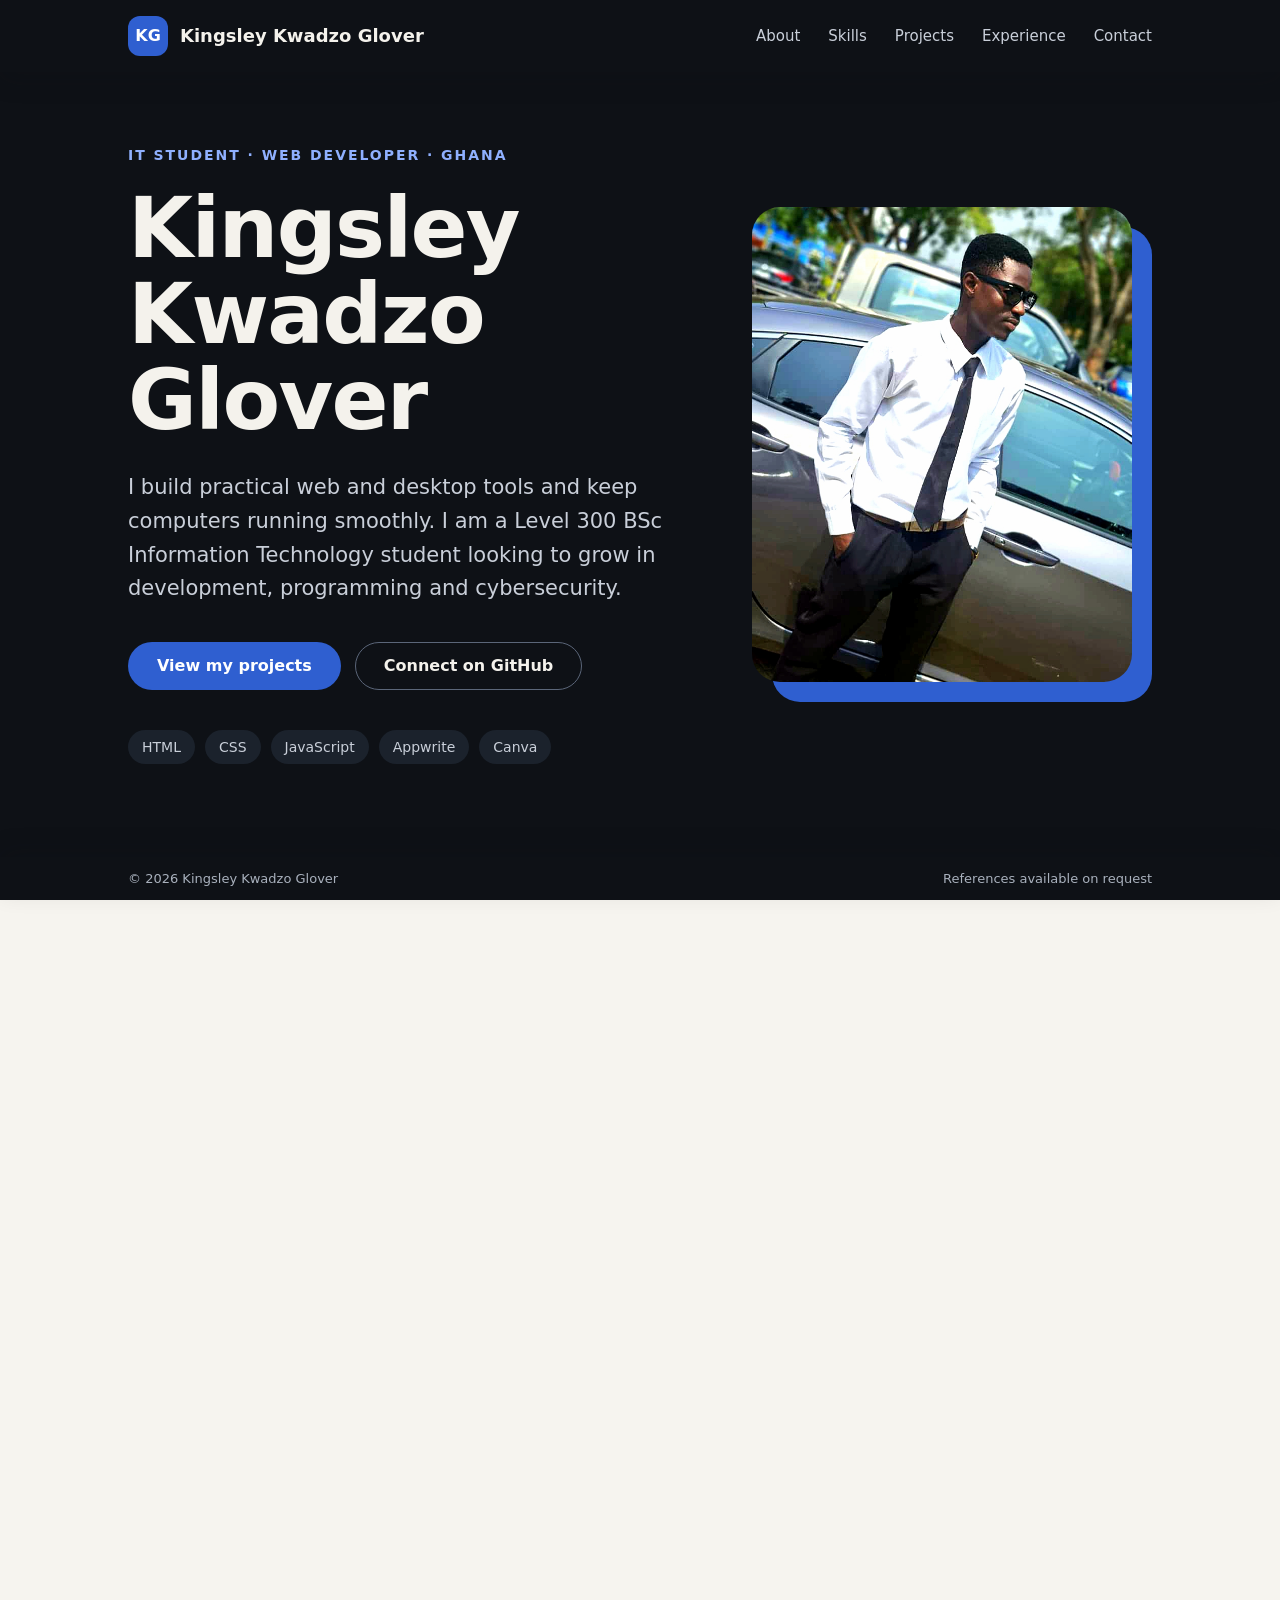
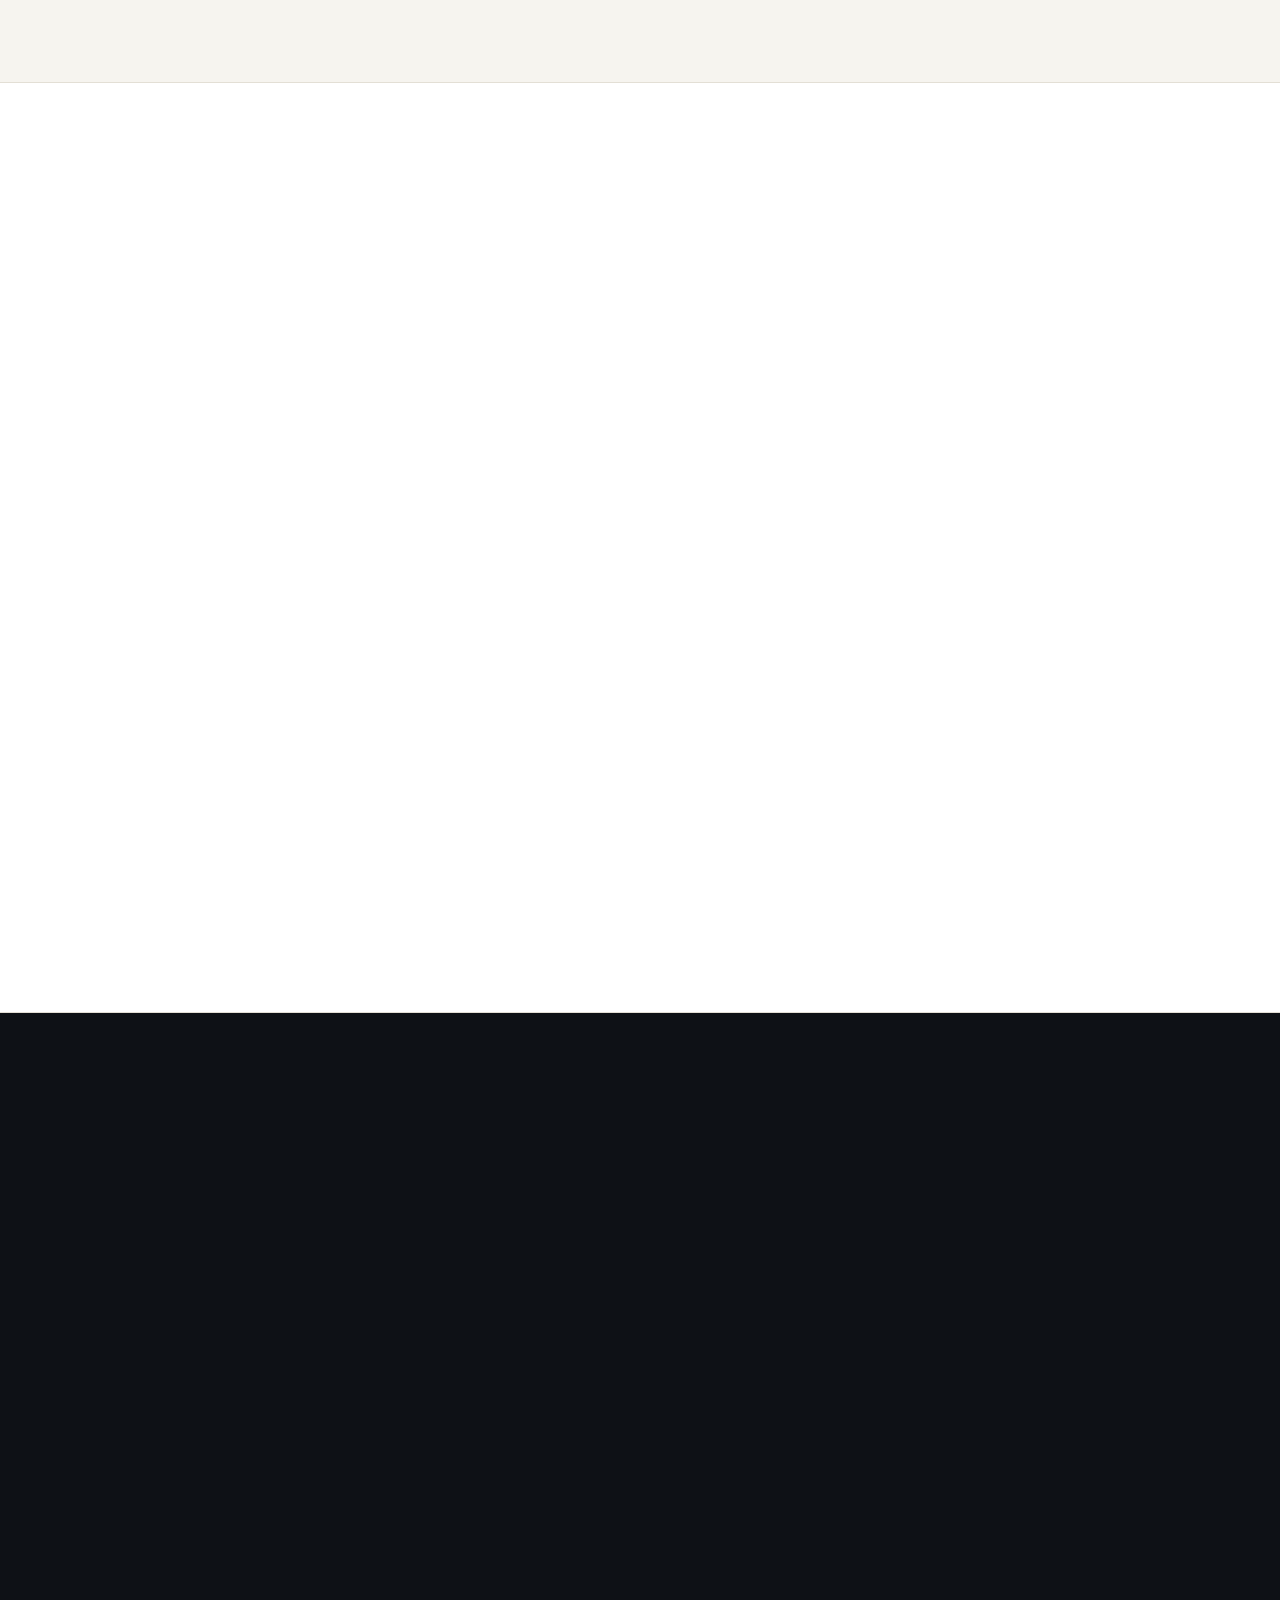
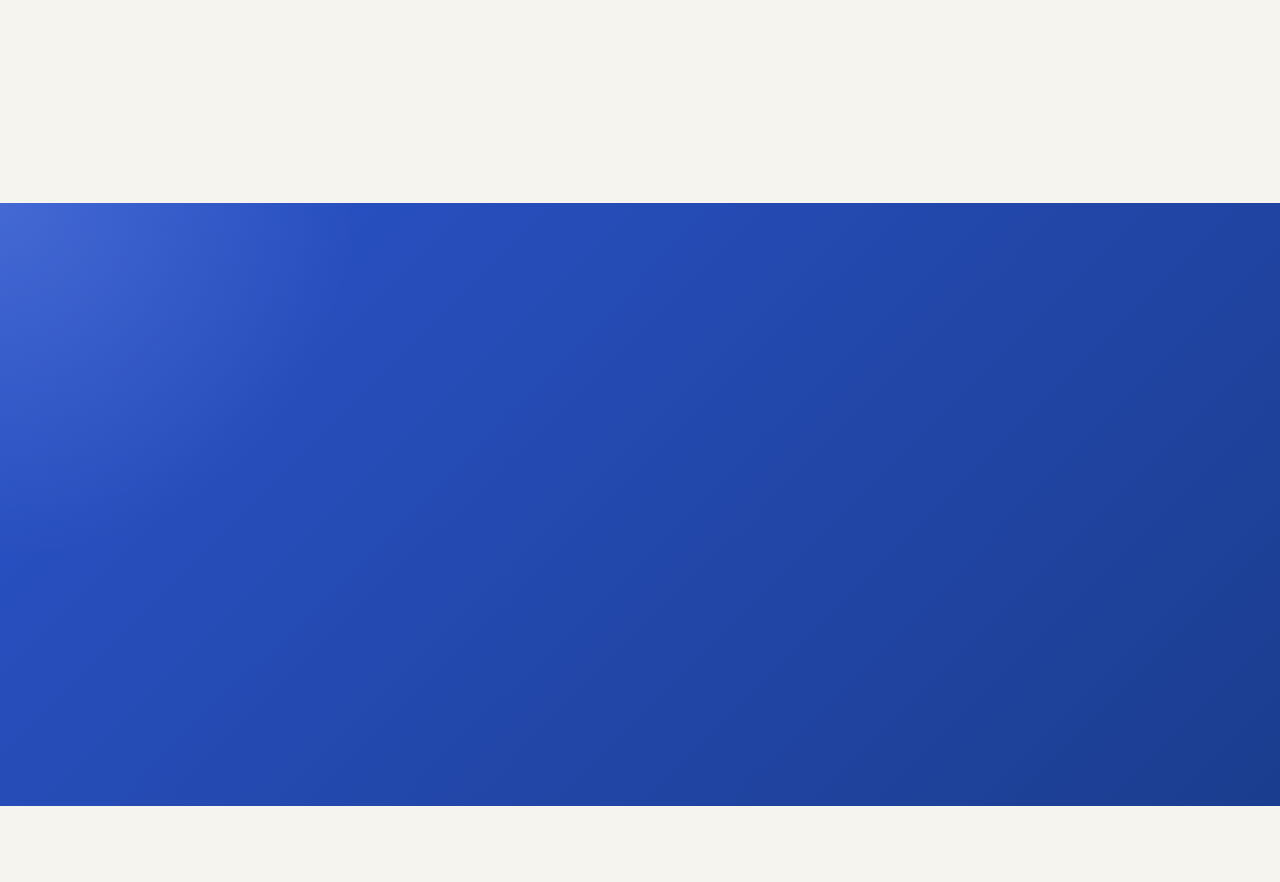
==== commit db29d1c9: "Add files via upload" ====
--- a/index.html
+++ b/index.html
@@ -5,11 +5,13 @@
   <meta name="viewport" content="width=device-width, initial-scale=1">
   <meta name="description" content="Kingsley Kwadzo Glover is an IT student and web developer in Ghana, building practical digital tools and supporting people with technology.">
   <meta name="theme-color" content="#0e1116">
+  <meta name="referrer" content="strict-origin-when-cross-origin">
+  <meta http-equiv="Content-Security-Policy" content="default-src 'self'; base-uri 'self'; object-src 'none'; script-src 'self'; style-src 'self' https://fonts.googleapis.com; font-src 'self' https://fonts.gstatic.com; img-src 'self' data:; connect-src 'self' https://fonts.googleapis.com https://fonts.gstatic.com; form-action 'self'">
   <title>Kingsley Kwadzo Glover | Portfolio</title>
   <link rel="icon" href="data:image/svg+xml,%3Csvg xmlns='http://www.w3.org/2000/svg' viewBox='0 0 64 64'%3E%3Crect width='64' height='64' rx='16' fill='%232f5fd0'/%3E%3Ctext x='32' y='42' font-size='28' font-family='sans-serif' font-weight='700' text-anchor='middle' fill='white'%3EKG%3C/text%3E%3C/svg%3E">
   <link rel="preconnect" href="https://fonts.googleapis.com">
   <link rel="preconnect" href="https://fonts.gstatic.com" crossorigin>
-  <link href="https://fonts.googleapis.com/css2?family=DM+Sans:wght@400;500;700&family=Space+Grotesk:wght@500;700&display=swap" rel="stylesheet">
+  <link href="https://fonts.googleapis.com/css2?family=Manrope:wght@400;500;600;700&family=Sora:wght@500;600;700&display=swap" rel="stylesheet">
   <link rel="stylesheet" href="./styles.css">
   <script src="./script.js" defer></script>
 </head>
@@ -19,9 +21,9 @@
   <header class="hero">
     <div class="container">
       <nav class="site-nav" aria-label="Main navigation">
-        <a class="brand" href="#top" aria-label="Kingsley Glover, home">
+        <a class="brand" href="#top" aria-label="Kingsley Kwadzo Glover, home">
           <span class="brand-mark" aria-hidden="true">KG</span>
-          <span>Kingsley Glover</span>
+          <span>Kingsley Kwadzo Glover</span>
         </a>
         <div class="nav-links">
           <a href="#about">About</a>
@@ -62,7 +64,7 @@
     </div>
   </header>
 
-  <main id="main-content">
+  <main id="main-content" tabindex="-1">
     <section class="section" id="about" aria-labelledby="about-title">
       <div class="container">
         <p class="eyebrow">About</p>
--- a/styles.css
+++ b/styles.css
@@ -11,11 +11,12 @@
   --color-blue-light: #8fb0ff;
   --color-border: #e3dfd5;
   --color-border-dark: #2a3340;
-  --font-body: "DM Sans", system-ui, sans-serif;
-  --font-display: "Space Grotesk", system-ui, sans-serif;
+  --font-body: "Manrope", system-ui, sans-serif;
+  --font-display: "Sora", system-ui, sans-serif;
   --content-width: 1120px;
   --page-gutter: clamp(20px, 5vw, 48px);
   --section-space: clamp(64px, 9vw, 112px);
+  --site-nav-height: 72px;
   --motion-fast: 180ms;
   --motion-base: 280ms;
   --motion-slow: 650ms;
@@ -28,11 +29,13 @@
 
 html {
   scroll-behavior: smooth;
-  scroll-padding-top: 24px;
+  scroll-padding-top: calc(var(--site-nav-height) + 16px);
+  overflow-x: clip;
 }
 
 body {
   margin: 0;
+  overflow-x: clip;
   padding-bottom: calc(76px + env(safe-area-inset-bottom, 0px));
   background: var(--color-paper);
   color: var(--color-ink);
@@ -68,7 +71,7 @@
 
 .skip-link {
   position: absolute;
-  z-index: 1;
+  z-index: 40;
   top: 12px;
   left: 12px;
   padding: 10px 14px;
@@ -90,12 +93,22 @@
 }
 
 .site-nav {
+  position: fixed;
+  z-index: 30;
+  top: 0;
+  right: 0;
+  left: 0;
   display: flex;
   flex-wrap: wrap;
   align-items: center;
   justify-content: space-between;
   gap: 16px 32px;
-  padding-block: 28px;
+  padding: 16px max(
+    var(--page-gutter),
+    calc((100vw - var(--content-width)) / 2 + var(--page-gutter))
+  );
+  background: var(--color-night);
+  box-shadow: 0 8px 24px rgb(14 17 22 / 18%);
 }
 
 .brand {
@@ -158,7 +171,7 @@
   flex-wrap: wrap;
   align-items: center;
   gap: 56px 64px;
-  padding-top: clamp(32px, 6vw, 72px);
+  padding-top: calc(var(--site-nav-height) + clamp(32px, 6vw, 72px));
 }
 
 .hero-copy {
@@ -194,12 +207,13 @@
 h2,
 h3 {
   font-family: var(--font-display);
+  font-weight: 600;
 }
 
 .hero h1 {
   margin: 0;
   font-size: clamp(44px, 7vw, 84px);
-  font-weight: 700;
+  font-weight: 600;
   letter-spacing: -0.02em;
   line-height: 1.02;
 }
@@ -326,7 +340,7 @@
   max-width: 760px;
   margin: 0 0 48px;
   font-size: clamp(30px, 4.4vw, 46px);
-  font-weight: 700;
+  font-weight: 600;
   letter-spacing: -0.01em;
   line-height: 1.12;
 }
@@ -424,7 +438,7 @@
 .project-card h3 {
   margin: 0 0 16px;
   font-size: 20px;
-  font-weight: 700;
+  font-weight: 600;
 }
 
 .skill-card ul {
@@ -593,7 +607,7 @@
   line-height: 1.05;
 }
 
-.contact-section > .container > p {
+.contact-copy p {
   max-width: 560px;
   margin: 0 0 36px;
   font-size: 19px;
@@ -636,6 +650,7 @@
 }
 
 .contact-section .contact-details a {
+  overflow-wrap: anywhere;
   color: var(--color-white);
   text-decoration: underline;
   text-underline-offset: 4px;
@@ -664,12 +679,52 @@
 }
 
 @media (max-width: 760px) {
+  .contact-section {
+    padding-bottom: calc(var(--section-space) + 24px);
+  }
+
   .contact-shell {
-    grid-template-columns: 1fr;
+    grid-template-columns: minmax(0, 1fr);
+    align-items: start;
+  }
+
+  .contact-copy,
+  .contact-card {
+    min-width: 0;
+  }
+
+  .contact-card {
+    /* Solid background and no blur: backdrop-filter can hide content
+       on some mobile browsers. */
+    background: #17358a;
+    backdrop-filter: none;
+    -webkit-backdrop-filter: none;
   }
 
   .contact-item {
     flex-direction: column;
+    align-items: flex-start;
+  }
+
+  .contact-section .contact-details a {
+    display: inline-block;
+    max-width: 100%;
+    font-size: 16px;
+    word-break: break-word;
+  }
+
+  .contact-section .button-row {
+    flex-direction: column;
+  }
+
+  .contact-section .button {
+    width: 100%;
+  }
+}
+
+@media (min-width: 561px) and (max-width: 800px) {
+  :root {
+    --site-nav-height: 100px;
   }
 }
 
@@ -756,67 +811,271 @@
   transform: translateY(20px);
   opacity: 0;
   transition: opacity var(--motion-slow) var(--ease-out),
-    transform var(--motion-slow) var(--ease-out);
+    transform var(--motion-slow) var(--ease-out),
+    filter var(--motion-slow) var(--ease-out),
+    clip-path var(--motion-slow) var(--ease-out);
 }
 
 .motion-ready .reveal.is-visible {
+  opacity: 1;
+  filter: blur(0);
+}
+
+.motion-ready .reveal-rise {
+  transform: translateY(24px);
+}
+
+.motion-ready .reveal-rise.is-visible {
   transform: translateY(0);
-  opacity: 1;
+}
+
+.motion-ready .reveal-portrait {
+  transform: translate(32px, 12px) scale(0.96);
+  transform-origin: center;
+}
+
+.motion-ready .reveal-portrait.is-visible {
+  transform: translate(0) scale(1);
+}
+
+.motion-ready .reveal-from-right {
+  transform: translateX(44px);
+}
+
+.motion-ready .reveal-from-right.is-visible {
+  transform: translateX(0);
+}
+
+.motion-ready .reveal-pop {
+  transform: translateY(30px) scale(0.94);
+  filter: blur(5px);
+}
+
+.motion-ready .reveal-pop.is-visible {
+  transform: translateY(0) scale(1);
+}
+
+.motion-ready .reveal-sweep {
+  transform: translateX(-48px);
+}
+
+.motion-ready .reveal-sweep.is-visible {
+  transform: translateX(0);
+}
+
+.motion-ready .reveal-tilt {
+  transform: perspective(900px) translateY(28px) rotateX(7deg);
+  transform-origin: center bottom;
+}
+
+.motion-ready .reveal-tilt.is-visible {
+  transform: perspective(900px) translateY(0) rotateX(0);
+}
+
+.motion-ready .reveal-from-left {
+  transform: translateX(-40px);
+}
+
+.motion-ready .reveal-from-left.is-visible {
+  transform: translateX(0);
+}
+
+.motion-ready .reveal-clip {
+  clip-path: inset(0 0 70%);
+  transform: translateY(12px);
+}
+
+.motion-ready .reveal-clip.is-visible {
+  clip-path: inset(0);
+  transform: translateY(0);
+}
+
+.motion-ready .reveal-focus {
+  transform: translateY(28px) scale(0.97);
+  filter: blur(8px);
+}
+
+.motion-ready .reveal-focus.is-visible {
+  transform: translateY(0) scale(1);
+}
+
+.motion-ready .reveal-scale {
+  transform: translateY(16px) scale(0.9);
+}
+
+.motion-ready .reveal-scale.is-visible {
+  transform: translateY(0) scale(1);
+}
+
+.motion-ready .reveal-timeline {
+  transform: translateX(-36px) rotate(-1.5deg);
+  transform-origin: left center;
+}
+
+.motion-ready .reveal-timeline.is-visible {
+  transform: translateX(0) rotate(0);
+}
+
+.motion-ready .reveal-contact-title {
+  transform: translateY(24px) scale(0.96);
+  filter: blur(6px);
+}
+
+.motion-ready .reveal-contact-title.is-visible {
+  transform: translateY(0) scale(1);
 }
 
 .skills-grid .reveal:nth-child(2),
-.project-grid .reveal:nth-child(2) {
-  transition-delay: 80ms;
+.project-grid .reveal:nth-child(2),
+.experience-list .reveal:nth-child(2) {
+  transition-delay: 90ms;
 }
 
 .skills-grid .reveal:nth-child(3),
-.project-grid .reveal:nth-child(3) {
+.project-grid .reveal:nth-child(3),
+.experience-list .reveal:nth-child(3) {
+  transition-delay: 160ms;
+}
+
+.skills-grid .reveal:nth-child(4),
+.project-grid .reveal:nth-child(4),
+.experience-list .reveal:nth-child(4) {
+  transition-delay: 230ms;
+}
+
+.skills-grid .reveal:nth-child(5),
+.experience-list .reveal:nth-child(5) {
+  transition-delay: 300ms;
+}
+
+.hero-copy > .reveal:nth-child(2) {
+  transition-delay: 90ms;
+}
+
+.hero-copy > .reveal:nth-child(3) {
+  transition-delay: 180ms;
+}
+
+.hero-copy > .reveal:nth-child(4) {
+  transition-delay: 270ms;
+}
+
+.hero-copy > .reveal:nth-child(5) {
+  transition-delay: 360ms;
+}
+
+.hero-copy > .reveal:nth-child(6) {
+  transition-delay: 450ms;
+}
+
+.about-copy > .reveal:nth-child(2) {
+  transition-delay: 100ms;
+}
+
+.about-copy > .reveal:nth-child(3) {
+  transition-delay: 200ms;
+}
+
+#about .education-card.reveal {
   transition-delay: 140ms;
 }
 
-.skills-grid .reveal:nth-child(4),
-.project-grid .reveal:nth-child(4) {
-  transition-delay: 200ms;
-}
-
-.skills-grid .reveal:nth-child(5),
-.project-grid .reveal:nth-child(5) {
-  transition-delay: 260ms;
-}
-
-.hero-copy > .reveal:nth-child(2) {
-  transition-delay: 80ms;
-}
-
-.hero-copy > .reveal:nth-child(3) {
-  transition-delay: 150ms;
-}
-
-.hero-copy > .reveal:nth-child(4) {
+.hero-content > .portrait-frame.reveal {
   transition-delay: 220ms;
 }
 
-.hero-copy > .reveal:nth-child(5) {
-  transition-delay: 290ms;
-}
-
-.section .container > .reveal:nth-child(2),
-.contact-section .container > .reveal:nth-child(2) {
-  transition-delay: 100ms;
-}
-
-.section .container > .reveal:nth-child(3),
-.contact-section .container > .reveal:nth-child(3) {
-  transition-delay: 180ms;
-}
-
-.hero-content > .portrait-frame.reveal {
-  transition-delay: 180ms;
+#contact .contact-card.reveal {
+  transition-delay: 130ms;
+}
+
+@media (max-width: 760px) {
+  .motion-ready .reveal {
+    transition-duration: 480ms;
+  }
+
+  .motion-ready .reveal-rise {
+    transform: translateY(14px);
+  }
+
+  .motion-ready .reveal-portrait {
+    transform: translate(18px, 8px) scale(0.98);
+  }
+
+  .motion-ready .reveal-from-right {
+    transform: translateX(20px);
+  }
+
+  .motion-ready .reveal-pop {
+    transform: translateY(16px) scale(0.97);
+    filter: blur(2px);
+  }
+
+  .motion-ready .reveal-sweep {
+    transform: translateX(-22px);
+  }
+
+  .motion-ready .reveal-tilt {
+    transform: perspective(900px) translateY(16px) rotateX(3deg);
+  }
+
+  .motion-ready .reveal-from-left {
+    transform: translateX(-20px);
+  }
+
+  .motion-ready .reveal-clip {
+    transform: translateY(8px);
+  }
+
+  .motion-ready .reveal-focus {
+    transform: translateY(16px) scale(0.98);
+    filter: blur(4px);
+  }
+
+  .motion-ready .reveal-scale {
+    transform: translateY(10px) scale(0.96);
+  }
+
+  .motion-ready .reveal-timeline {
+    transform: translateX(-18px) rotate(-0.75deg);
+  }
+
+  .motion-ready .reveal-contact-title {
+    transform: translateY(14px) scale(0.98);
+    filter: blur(3px);
+  }
+
+  .skills-grid .reveal:nth-child(2),
+  .project-grid .reveal:nth-child(2),
+  .experience-list .reveal:nth-child(2) {
+    transition-delay: 50ms;
+  }
+
+  .skills-grid .reveal:nth-child(3),
+  .project-grid .reveal:nth-child(3),
+  .experience-list .reveal:nth-child(3) {
+    transition-delay: 100ms;
+  }
+
+  .skills-grid .reveal:nth-child(4),
+  .project-grid .reveal:nth-child(4),
+  .experience-list .reveal:nth-child(4) {
+    transition-delay: 150ms;
+  }
+
+  .skills-grid .reveal:nth-child(5),
+  .experience-list .reveal:nth-child(5) {
+    transition-delay: 200ms;
+  }
 }
 
 @media (max-width: 560px) {
+  :root {
+    --site-nav-height: 144px;
+  }
+
   .site-nav {
     align-items: flex-start;
+    padding-block: 12px;
   }
 
   .nav-links {
@@ -860,6 +1119,9 @@
   .motion-ready .reveal {
     transform: none;
     opacity: 1;
+    filter: none;
+    clip-path: none;
     transition: none;
-  }
-}
+    will-change: auto;
+  }
+}
